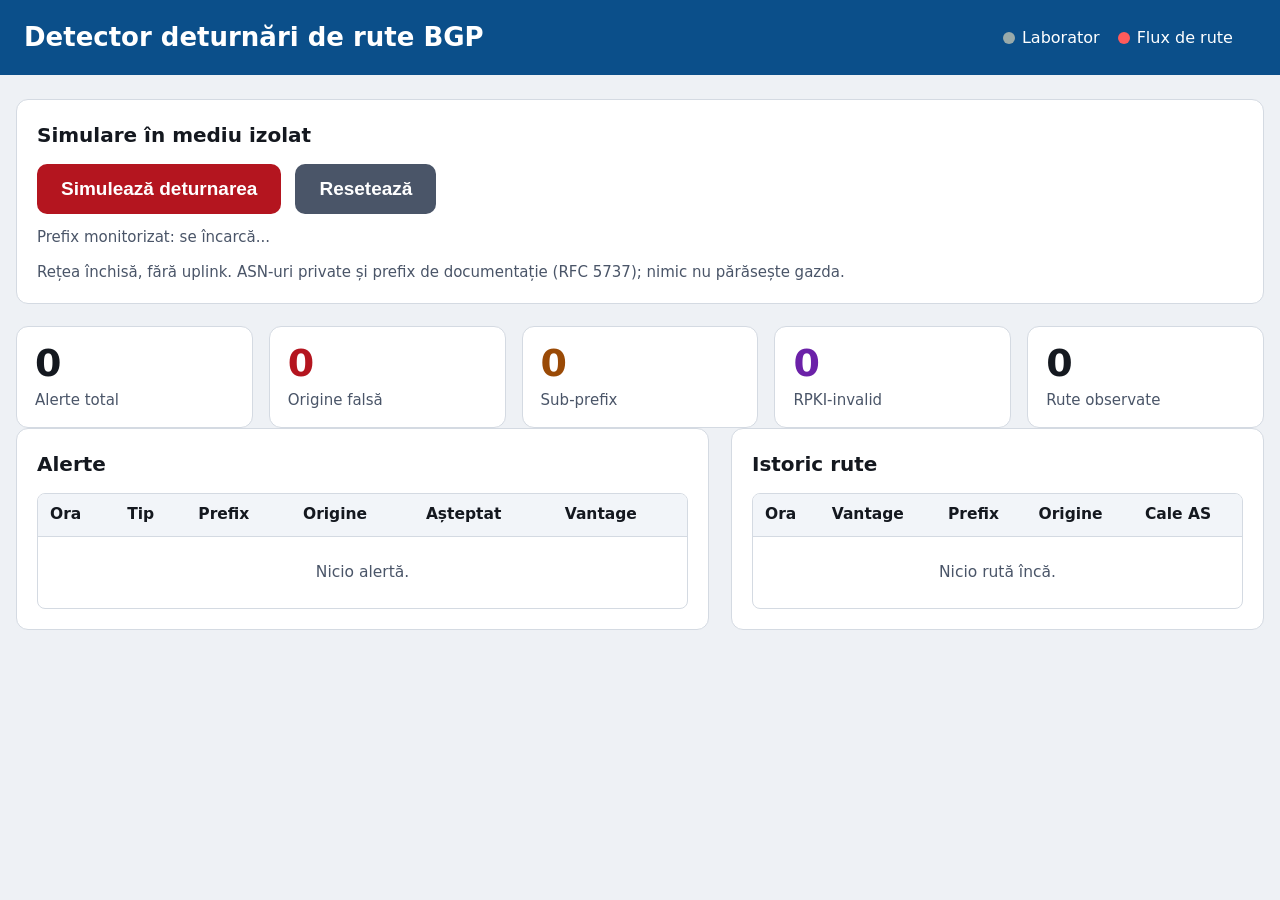
==== dashboard/templates/index.html @ 4214d545 "feat: demo dashboard with isolated lab control FastAPI dashboard: live alerts, route history, stat t" ====
<!doctype html>
<html lang="ro">
<head>
<meta charset="utf-8">
<meta name="viewport" content="width=device-width, initial-scale=1">
<title>Detector deturnări BGP</title>
<style>
  :root {
    --bg: #eef1f5;
    --card: #ffffff;
    --ink: #14181f;
    --muted: #4a5568;
    --line: #d4dae2;
    --accent: #0b4f8a;
    --ok: #15803d;
    --origin: #b4151f;
    --subprefix: #9a4a06;
    --rpki: #6b21a8;
  }
  * { box-sizing: border-box; }
  body {
    margin: 0;
    background: var(--bg);
    color: var(--ink);
    font: 17px/1.5 system-ui, "Segoe UI", Roboto, Arial, sans-serif;
  }
  header {
    background: var(--accent);
    color: #fff;
    padding: 18px 24px;
    display: flex;
    flex-wrap: wrap;
    align-items: center;
    gap: 16px 24px;
  }
  header h1 { margin: 0; font-size: 26px; font-weight: 700; }
  .status { display: flex; gap: 18px; margin-left: auto; flex-wrap: wrap; font-size: 16px; }
  .status span { display: inline-flex; align-items: center; gap: 7px; }
  .dot { width: 12px; height: 12px; border-radius: 50%; background: #9aa; }
  .dot.up { background: #34d058; }
  .dot.down { background: #ff5b5b; }
  main { max-width: 1280px; margin: 0 auto; padding: 24px 16px 48px; }
  .card {
    background: var(--card);
    border: 1px solid var(--line);
    border-radius: 12px;
    padding: 20px;
    margin-bottom: 22px;
  }
  .card h2 { margin: 0 0 14px; font-size: 20px; }
  .controls { display: flex; flex-wrap: wrap; gap: 14px; align-items: center; }
  button.action {
    font-size: 19px;
    font-weight: 700;
    padding: 14px 24px;
    border: none;
    border-radius: 10px;
    color: #fff;
    cursor: pointer;
  }
  button.hijack { background: var(--origin); }
  button.reset { background: var(--muted); }
  button.action:active { transform: translateY(1px); }
  button.action:disabled { opacity: .55; cursor: wait; }
  .note { color: var(--muted); font-size: 15px; margin: 12px 0 0; }
  .tiles { display: grid; grid-template-columns: repeat(auto-fit, minmax(170px, 1fr)); gap: 16px; }
  .tile { background: var(--card); border: 1px solid var(--line); border-radius: 12px; padding: 16px 18px; }
  .tile .n { font-size: 38px; font-weight: 800; line-height: 1.1; }
  .tile .l { font-size: 15px; color: var(--muted); margin-top: 4px; }
  .tile.origin .n { color: var(--origin); }
  .tile.subprefix .n { color: var(--subprefix); }
  .tile.rpki .n { color: var(--rpki); }
  .grid { display: grid; grid-template-columns: 1fr; gap: 22px; }
  @media (min-width: 980px) { .grid { grid-template-columns: 1.3fr 1fr; } }
  .scroll { max-height: 440px; overflow: auto; border: 1px solid var(--line); border-radius: 8px; }
  table { width: 100%; border-collapse: collapse; font-size: 15.5px; }
  th, td { text-align: left; padding: 9px 12px; border-bottom: 1px solid var(--line); vertical-align: top; }
  th { position: sticky; top: 0; background: #f2f5f9; z-index: 1; }
  td.wrap { word-break: break-word; max-width: 360px; }
  tr:last-child td { border-bottom: none; }
  .chip { display: inline-block; padding: 3px 10px; border-radius: 999px; color: #fff; font-size: 13.5px; font-weight: 700; white-space: nowrap; }
  .chip.origin_hijack { background: var(--origin); }
  .chip.subprefix_hijack { background: var(--subprefix); }
  .chip.rpki_invalid { background: var(--rpki); }
  .mono { font-family: "Cascadia Code", Consolas, monospace; }
  .wd { color: var(--origin); font-weight: 700; }
  .empty { padding: 24px; text-align: center; color: var(--muted); }
  .mon { font-size: 16px; color: var(--muted); }
  .mon b { color: var(--ink); }
</style>
</head>
<body>
<header>
  <h1>Detector deturnări de rute BGP</h1>
  <div class="status">
    <span><span id="dot-lab" class="dot"></span> Laborator</span>
    <span><span id="dot-data" class="dot"></span> Flux de rute</span>
    <span id="updated">&nbsp;</span>
  </div>
</header>

<main>
  <div class="card">
    <h2>Simulare în mediu izolat</h2>
    <div class="controls">
      <button id="btn-hijack" class="action hijack">Simulează deturnarea</button>
      <button id="btn-reset" class="action reset">Resetează</button>
      <span id="action-msg" class="mon"></span>
    </div>
    <p class="note" id="monitored-note">Prefix monitorizat: se încarcă...</p>
    <p class="note">Rețea închisă, fără uplink. ASN-uri private și prefix de documentație (RFC 5737); nimic nu părăsește gazda.</p>
  </div>

  <div class="tiles">
    <div class="tile"><div class="n" id="t-alerts">0</div><div class="l">Alerte total</div></div>
    <div class="tile origin"><div class="n" id="t-origin">0</div><div class="l">Origine falsă</div></div>
    <div class="tile subprefix"><div class="n" id="t-subprefix">0</div><div class="l">Sub-prefix</div></div>
    <div class="tile rpki"><div class="n" id="t-rpki">0</div><div class="l">RPKI-invalid</div></div>
    <div class="tile"><div class="n" id="t-routes">0</div><div class="l">Rute observate</div></div>
  </div>

  <div class="grid">
    <div class="card">
      <h2>Alerte</h2>
      <div class="scroll">
        <table>
          <thead><tr><th>Ora</th><th>Tip</th><th>Prefix</th><th>Origine</th><th>Așteptat</th><th>Vantage</th></tr></thead>
          <tbody id="alerts-body"><tr><td colspan="6" class="empty">Nicio alertă.</td></tr></tbody>
        </table>
      </div>
    </div>

    <div class="card">
      <h2>Istoric rute</h2>
      <div class="scroll">
        <table>
          <thead><tr><th>Ora</th><th>Vantage</th><th>Prefix</th><th>Origine</th><th>Cale AS</th></tr></thead>
          <tbody id="routes-body"><tr><td colspan="5" class="empty">Nicio rută încă.</td></tr></tbody>
        </table>
      </div>
    </div>
  </div>
</main>

<script>
const $ = (id) => document.getElementById(id);

function fmtTime(iso) {
  try { return new Date(iso).toLocaleTimeString("ro-RO"); } catch { return iso; }
}
function asPath(p) { return Array.isArray(p) && p.length ? p.join(" ") : "-"; }

async function refresh() {
  try {
    const [stats, alerts, routes] = await Promise.all([
      fetch("/api/stats").then(r => r.json()),
      fetch("/api/alerts?limit=100").then(r => r.json()),
      fetch("/api/routes?limit=100").then(r => r.json()),
    ]);
    renderStats(stats);
    renderAlerts(alerts);
    renderRoutes(routes);
    $("dot-data").className = "dot up";
    $("updated").textContent = "actualizat " + new Date().toLocaleTimeString("ro-RO");
  } catch (e) {
    $("dot-data").className = "dot down";
  }
}

function renderStats(s) {
  const bt = s.by_type || {};
  $("t-alerts").textContent = s.alerts ?? 0;
  $("t-origin").textContent = bt.origin_hijack ?? 0;
  $("t-subprefix").textContent = bt.subprefix_hijack ?? 0;
  $("t-rpki").textContent = bt.rpki_invalid ?? 0;
  $("t-routes").textContent = s.routes ?? 0;
}

function renderAlerts(rows) {
  const body = $("alerts-body");
  if (!rows.length) { body.innerHTML = '<tr><td colspan="6" class="empty">Nicio alertă.</td></tr>'; return; }
  body.innerHTML = rows.map(a => {
    const exp = (a.expected_origins && a.expected_origins.length)
      ? "AS" + a.expected_origins.join(", AS") : "-";
    return `
    <tr title="${(a.detail || "").replace(/"/g, "&quot;")}">
      <td class="mono">${fmtTime(a.raised_at)}</td>
      <td><span class="chip ${a.alert_type}">${labelOf(a.alert_type)}</span></td>
      <td class="mono">${a.prefix}</td>
      <td class="mono">AS${a.observed_origin ?? "?"}</td>
      <td class="mono">${exp}</td>
      <td class="mono">${a.peer}</td>
    </tr>`;
  }).join("");
}

function renderRoutes(rows) {
  const body = $("routes-body");
  if (!rows.length) { body.innerHTML = '<tr><td colspan="5" class="empty">Nicio rută încă.</td></tr>'; return; }
  body.innerHTML = rows.map(r => `
    <tr>
      <td class="mono">${fmtTime(r.seen_at)}</td>
      <td class="mono">${r.peer}</td>
      <td class="mono">${r.prefix}${r.withdrawn ? ' <span class="wd">(retras)</span>' : ''}</td>
      <td class="mono">${r.origin_as != null ? "AS" + r.origin_as : "-"}</td>
      <td class="mono">${asPath(r.as_path)}</td>
    </tr>`).join("");
}

function labelOf(t) {
  return { origin_hijack: "Origine falsă", subprefix_hijack: "Sub-prefix", rpki_invalid: "RPKI-invalid" }[t] || t;
}

async function loadMonitored() {
  try {
    const rows = await fetch("/api/monitored").then(r => r.json());
    if (rows.length) {
      const m = rows[0];
      $("monitored-note").innerHTML = `Prefix monitorizat: <b class="mono">${m.prefix}</b>, origine legitimă <b class="mono">AS${(m.expected_origins||[]).join(", AS")}</b>.`;
      $("dot-lab").className = "dot up";
    }
  } catch {}
}

async function labAction(kind) {
  const btnH = $("btn-hijack"), btnR = $("btn-reset"), msg = $("action-msg");
  btnH.disabled = btnR.disabled = true;
  msg.textContent = kind === "trigger" ? "se injectează..." : "se resetează...";
  try {
    const res = await fetch("/api/lab/" + kind, { method: "POST" }).then(r => r.json());
    msg.textContent = res.ok ? (kind === "trigger" ? "deturnare injectată" : "resetat la baseline")
                             : ("eroare: " + (res.error || "necunoscută"));
  } catch (e) {
    msg.textContent = "eroare de rețea";
  } finally {
    btnH.disabled = btnR.disabled = false;
    setTimeout(refresh, 1500);
  }
}

$("btn-hijack").addEventListener("click", () => labAction("trigger"));
$("btn-reset").addEventListener("click", () => labAction("reset"));

loadMonitored();
refresh();
setInterval(refresh, 2000);
</script>
</body>
</html>
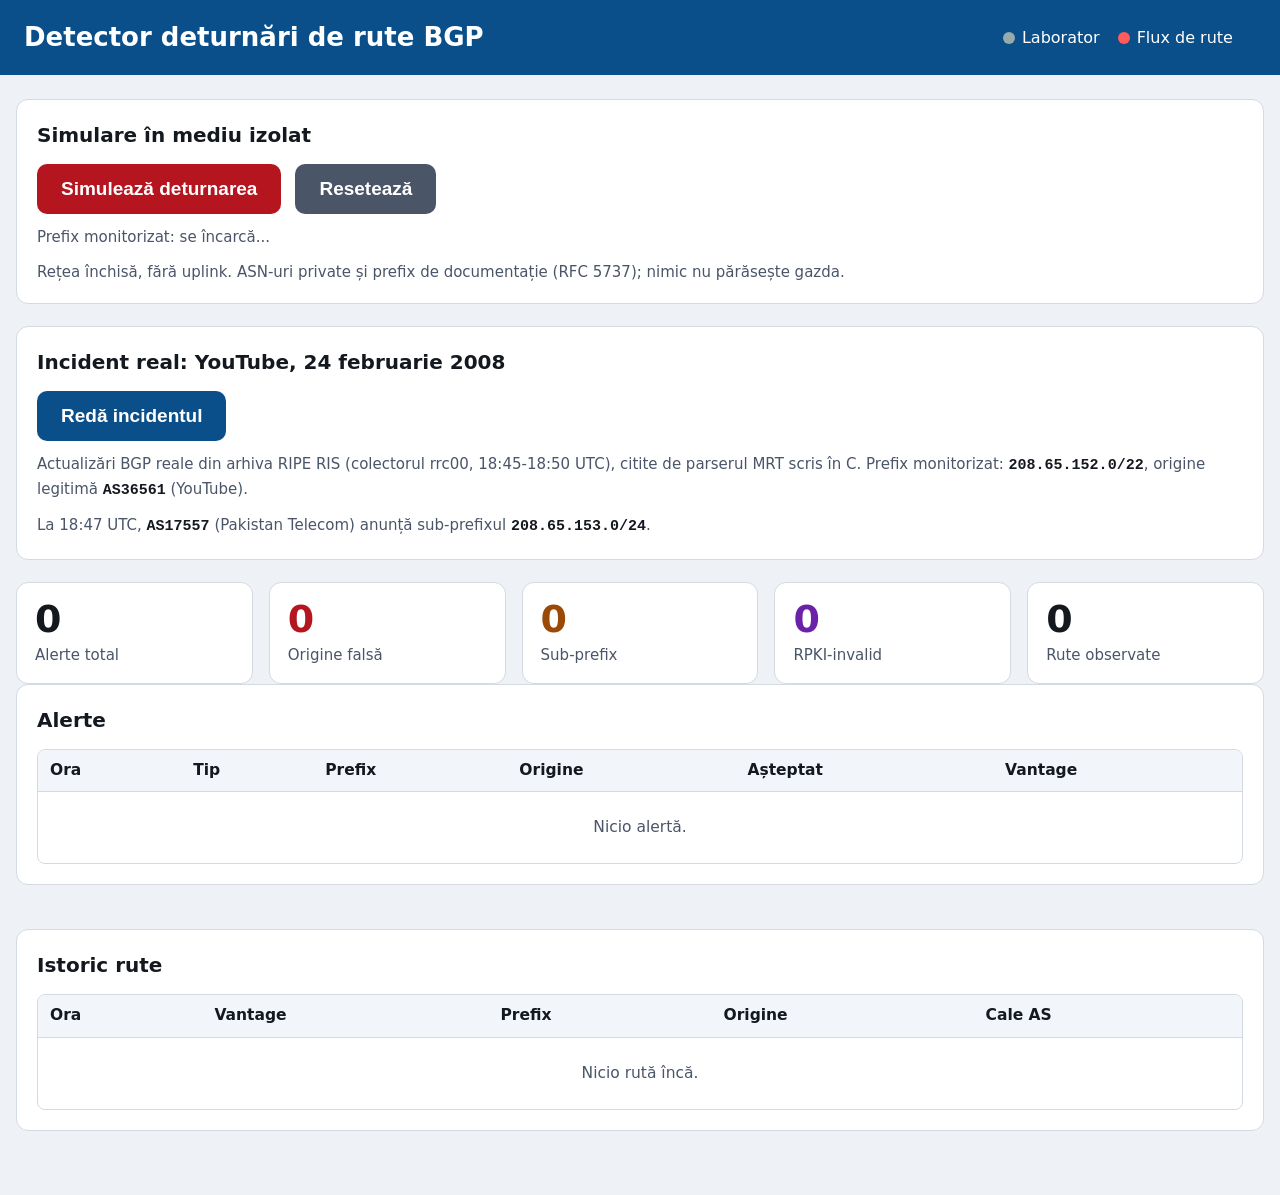
==== commit bc202f99: "feat: C MRT parser and replay of the 2008 YouTube incident - detector/mrt: C11 reader for RFC 6396 B" ====
--- a/dashboard/templates/index.html
+++ b/dashboard/templates/index.html
@@ -39,7 +39,7 @@
   .dot { width: 12px; height: 12px; border-radius: 50%; background: #9aa; }
   .dot.up { background: #34d058; }
   .dot.down { background: #ff5b5b; }
-  main { max-width: 1280px; margin: 0 auto; padding: 24px 16px 48px; }
+  main { max-width: 1760px; margin: 0 auto; padding: 24px 16px 48px; }
   .card {
     background: var(--card);
     border: 1px solid var(--line);
@@ -60,6 +60,7 @@
   }
   button.hijack { background: var(--origin); }
   button.reset { background: var(--muted); }
+  button.replay { background: var(--accent); }
   button.action:active { transform: translateY(1px); }
   button.action:disabled { opacity: .55; cursor: wait; }
   .note { color: var(--muted); font-size: 15px; margin: 12px 0 0; }
@@ -70,8 +71,8 @@
   .tile.origin .n { color: var(--origin); }
   .tile.subprefix .n { color: var(--subprefix); }
   .tile.rpki .n { color: var(--rpki); }
-  .grid { display: grid; grid-template-columns: 1fr; gap: 22px; }
-  @media (min-width: 980px) { .grid { grid-template-columns: 1.3fr 1fr; } }
+  .grid { display: grid; grid-template-columns: minmax(0, 1fr); gap: 22px; }
+  @media (min-width: 1560px) { .grid { grid-template-columns: minmax(0, 1.3fr) minmax(0, 1fr); } }
   .scroll { max-height: 440px; overflow: auto; border: 1px solid var(--line); border-radius: 8px; }
   table { width: 100%; border-collapse: collapse; font-size: 15.5px; }
   th, td { text-align: left; padding: 9px 12px; border-bottom: 1px solid var(--line); vertical-align: top; }
@@ -86,7 +87,8 @@
   .wd { color: var(--origin); font-weight: 700; }
   .empty { padding: 24px; text-align: center; color: var(--muted); }
   .mon { font-size: 16px; color: var(--muted); }
-  .mon b { color: var(--ink); }
+  .mon b, .note b { color: var(--ink); }
+  td.time { white-space: nowrap; }
 </style>
 </head>
 <body>
@@ -111,6 +113,16 @@
     <p class="note">Rețea închisă, fără uplink. ASN-uri private și prefix de documentație (RFC 5737); nimic nu părăsește gazda.</p>
   </div>
 
+  <div class="card">
+    <h2>Incident real: YouTube, 24 februarie 2008</h2>
+    <div class="controls">
+      <button id="btn-replay" class="action replay">Redă incidentul</button>
+      <span id="replay-msg" class="mon"></span>
+    </div>
+    <p class="note">Actualizări BGP reale din arhiva RIPE RIS (colectorul rrc00, 18:45-18:50 UTC), citite de parserul MRT scris în C. Prefix monitorizat: <b class="mono">208.65.152.0/22</b>, origine legitimă <b class="mono">AS36561</b> (YouTube).</p>
+    <p class="note">La 18:47 UTC, <b class="mono">AS17557</b> (Pakistan Telecom) anunță sub-prefixul <b class="mono">208.65.153.0/24</b>.</p>
+  </div>
+
   <div class="tiles">
     <div class="tile"><div class="n" id="t-alerts">0</div><div class="l">Alerte total</div></div>
     <div class="tile origin"><div class="n" id="t-origin">0</div><div class="l">Origine falsă</div></div>
@@ -146,7 +158,11 @@
 const $ = (id) => document.getElementById(id);
 
 function fmtTime(iso) {
-  try { return new Date(iso).toLocaleTimeString("ro-RO"); } catch { return iso; }
+  const t = new Date(iso);
+  if (isNaN(t)) return iso;
+  if (t.toDateString() === new Date().toDateString()) return t.toLocaleTimeString("ro-RO");
+  const [day, time] = t.toISOString().slice(0, 19).split("T");
+  return `${day}<br>${time} UTC`;
 }
 function asPath(p) { return Array.isArray(p) && p.length ? p.join(" ") : "-"; }
 
@@ -184,7 +200,7 @@
       ? "AS" + a.expected_origins.join(", AS") : "-";
     return `
     <tr title="${(a.detail || "").replace(/"/g, "&quot;")}">
-      <td class="mono">${fmtTime(a.raised_at)}</td>
+      <td class="mono time">${fmtTime(a.raised_at)}</td>
       <td><span class="chip ${a.alert_type}">${labelOf(a.alert_type)}</span></td>
       <td class="mono">${a.prefix}</td>
       <td class="mono">AS${a.observed_origin ?? "?"}</td>
@@ -199,7 +215,7 @@
   if (!rows.length) { body.innerHTML = '<tr><td colspan="5" class="empty">Nicio rută încă.</td></tr>'; return; }
   body.innerHTML = rows.map(r => `
     <tr>
-      <td class="mono">${fmtTime(r.seen_at)}</td>
+      <td class="mono time">${fmtTime(r.seen_at)}</td>
       <td class="mono">${r.peer}</td>
       <td class="mono">${r.prefix}${r.withdrawn ? ' <span class="wd">(retras)</span>' : ''}</td>
       <td class="mono">${r.origin_as != null ? "AS" + r.origin_as : "-"}</td>
@@ -238,6 +254,23 @@
   }
 }
 
+async function replayIncident() {
+  const btn = $("btn-replay"), msg = $("replay-msg");
+  btn.disabled = true;
+  msg.textContent = "se redă...";
+  try {
+    const res = await fetch("/api/lab/replay", { method: "POST" }).then(r => r.json());
+    msg.textContent = res.ok ? `redat: ${res.updates} actualizări, ${res.alerts} alerte`
+                             : ("eroare: " + (res.error || "necunoscută"));
+  } catch (e) {
+    msg.textContent = "eroare de rețea";
+  } finally {
+    btn.disabled = false;
+    refresh();
+  }
+}
+
+$("btn-replay").addEventListener("click", replayIncident);
 $("btn-hijack").addEventListener("click", () => labAction("trigger"));
 $("btn-reset").addEventListener("click", () => labAction("reset"));
 
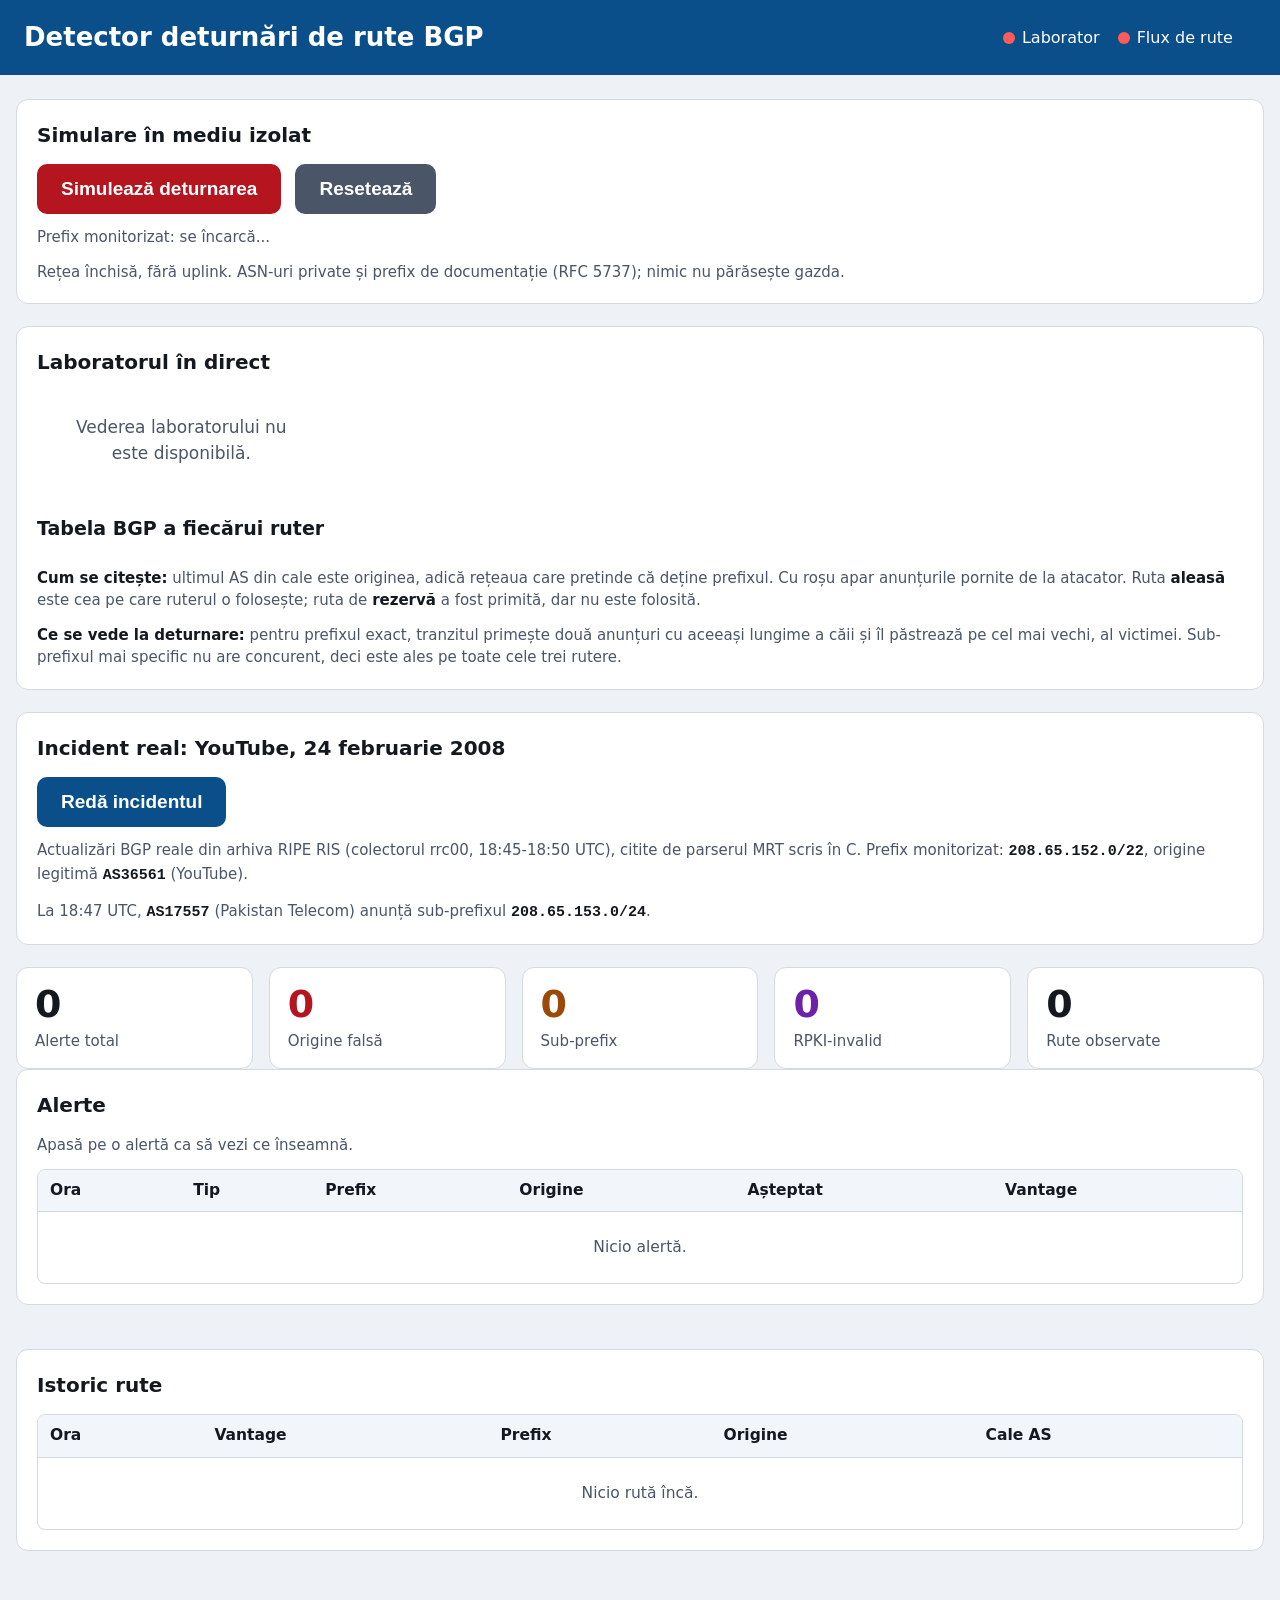
==== commit e0f3cd49: "feat(dashboard): lab view with live topology, router tables and alert explanations GET /api/lab read" ====
--- a/dashboard/templates/index.html
+++ b/dashboard/templates/index.html
@@ -89,6 +89,79 @@
   .mon { font-size: 16px; color: var(--muted); }
   .mon b, .note b { color: var(--ink); }
   td.time { white-space: nowrap; }
+  tr.alert-row { cursor: pointer; }
+  tr.alert-row:hover td, tr.alert-row:focus td, tr.alert-row.open td { background: #eef4fb; }
+  tr.explain td { padding: 0; background: #f7f9fc; }
+  .explain-box { position: sticky; left: 0; width: var(--visible-width); max-width: 100%; padding: 14px 16px; font-size: 16.5px; }
+  .explain-box p { margin: 0 0 8px; }
+  .explain-box p:last-child { margin-bottom: 0; }
+  .hint { margin: 0 0 12px; }
+  .topo {
+    display: grid;
+    grid-template-columns: minmax(0, 1fr) 170px minmax(0, 1fr) 170px minmax(0, 1fr);
+    align-items: stretch;
+  }
+  .node { position: relative; border: 3px solid var(--line); border-radius: 12px; padding: 14px 16px; }
+  .node h3 { margin: 0; font-size: 21px; }
+  .node p { margin: 6px 0 0; font-size: 16px; }
+  .node.victim { border-color: var(--ok); }
+  .node.transit { border-color: var(--accent); }
+  .node.attacker { border-color: var(--muted); }
+  .node.attacker.announcing { border-color: var(--origin); background: #fdf1f1; }
+  .node.off { border-style: dashed; border-color: var(--origin); }
+  .node::after {
+    content: "";
+    position: absolute;
+    left: 50%;
+    top: calc(100% + 3px);
+    height: 26px;
+    border-left: 3px dashed var(--accent);
+  }
+  .pfx { display: inline-block; margin: 4px 6px 0 0; padding: 2px 9px; border-radius: 6px; background: #e6f4ea; color: #0f5c2c; font-weight: 700; white-space: nowrap; }
+  .pfx.bad { background: var(--origin); color: #fff; }
+  .link { align-self: center; text-align: center; font-size: 15px; font-weight: 700; color: var(--ok); padding: 0 8px; }
+  .link::before { content: ""; display: block; height: 6px; border-radius: 3px; background: var(--ok); margin-bottom: 6px; }
+  .link.down { color: var(--origin); }
+  .link.down::before { background: repeating-linear-gradient(90deg, var(--origin) 0 10px, transparent 10px 18px); }
+  .collector {
+    grid-column: 1 / -1;
+    margin-top: 26px;
+    border: 3px dashed var(--accent);
+    border-radius: 12px;
+    padding: 12px 16px;
+    display: flex;
+    flex-wrap: wrap;
+    align-items: center;
+    gap: 6px 24px;
+    font-size: 16px;
+  }
+  .collector h3 { margin: 0; font-size: 21px; }
+  .collector .tap { display: inline-flex; align-items: center; gap: 7px; white-space: nowrap; }
+  .down-text { color: var(--origin); font-weight: 700; }
+  h3.sub { margin: 24px 0 12px; font-size: 19px; }
+  .ribs { display: grid; grid-template-columns: repeat(3, minmax(0, 1fr)); gap: 16px; }
+  .rib { border: 1px solid var(--line); border-radius: 8px; overflow: hidden; }
+  .rib h4 { margin: 0; padding: 10px 12px; font-size: 17px; background: #f2f5f9; border-bottom: 1px solid var(--line); }
+  .rib th, .rib td { padding: 8px 10px; }
+  .rib th { position: static; background: none; }
+  .rib .pfx-cell { width: 1%; white-space: nowrap; }
+  .pathline { display: flex; flex-wrap: wrap; justify-content: space-between; align-items: flex-start; gap: 4px 10px; }
+  .pathline .state { min-width: 104px; }
+  .rib tr.bad td { background: #fdf1f1; }
+  .rib b.bad { color: var(--origin); }
+  .rib .chip { font-size: 15px; }
+  .chip.best { background: var(--ok); }
+  .chip.spare { background: var(--muted); }
+  .why { font-size: 14.5px; color: var(--muted); margin-top: 3px; }
+  @media (max-width: 1100px) {
+    .topo { grid-template-columns: minmax(0, 1fr); }
+    .node::after { display: none; }
+    .link { align-self: stretch; display: flex; align-items: center; gap: 12px; text-align: left; padding: 0 0 0 30px; }
+    .link::before { width: 6px; height: 40px; margin: 0; flex: none; }
+    .link.down::before { background: repeating-linear-gradient(180deg, var(--origin) 0 10px, transparent 10px 18px); }
+    .collector { margin-top: 16px; }
+    .ribs { grid-template-columns: minmax(0, 1fr); }
+  }
 </style>
 </head>
 <body>
@@ -114,6 +187,15 @@
   </div>
 
   <div class="card">
+    <h2>Laboratorul în direct</h2>
+    <div class="topo" id="topo"><div class="empty">Se încarcă...</div></div>
+    <h3 class="sub">Tabela BGP a fiecărui ruter</h3>
+    <div class="ribs" id="ribs"></div>
+    <p class="note"><b>Cum se citește:</b> ultimul AS din cale este originea, adică rețeaua care pretinde că deține prefixul. Cu roșu apar anunțurile pornite de la atacator. Ruta <b>aleasă</b> este cea pe care ruterul o folosește; ruta de <b>rezervă</b> a fost primită, dar nu este folosită.</p>
+    <p class="note"><b>Ce se vede la deturnare:</b> pentru prefixul exact, tranzitul primește două anunțuri cu aceeași lungime a căii și îl păstrează pe cel mai vechi, al victimei. Sub-prefixul mai specific nu are concurent, deci este ales pe toate cele trei rutere.</p>
+  </div>
+
+  <div class="card">
     <h2>Incident real: YouTube, 24 februarie 2008</h2>
     <div class="controls">
       <button id="btn-replay" class="action replay">Redă incidentul</button>
@@ -134,6 +216,7 @@
   <div class="grid">
     <div class="card">
       <h2>Alerte</h2>
+      <p class="note hint">Apasă pe o alertă ca să vezi ce înseamnă.</p>
       <div class="scroll">
         <table>
           <thead><tr><th>Ora</th><th>Tip</th><th>Prefix</th><th>Origine</th><th>Așteptat</th><th>Vantage</th></tr></thead>
@@ -192,22 +275,59 @@
   $("t-routes").textContent = s.routes ?? 0;
 }
 
+const openAlerts = new Set();
+let shownAlerts = [];
+let labPeers = {};
+
 function renderAlerts(rows) {
+  shownAlerts = rows;
   const body = $("alerts-body");
   if (!rows.length) { body.innerHTML = '<tr><td colspan="6" class="empty">Nicio alertă.</td></tr>'; return; }
   body.innerHTML = rows.map(a => {
     const exp = (a.expected_origins && a.expected_origins.length)
       ? "AS" + a.expected_origins.join(", AS") : "-";
+    const open = openAlerts.has(a.id);
     return `
-    <tr title="${(a.detail || "").replace(/"/g, "&quot;")}">
+    <tr class="alert-row${open ? " open" : ""}" data-id="${a.id}" tabindex="0" role="button" aria-expanded="${open}" title="${(a.detail || "").replace(/"/g, "&quot;")}">
       <td class="mono time">${fmtTime(a.raised_at)}</td>
       <td><span class="chip ${a.alert_type}">${labelOf(a.alert_type)}</span></td>
       <td class="mono">${a.prefix}</td>
       <td class="mono">AS${a.observed_origin ?? "?"}</td>
       <td class="mono">${exp}</td>
       <td class="mono">${a.peer}</td>
-    </tr>`;
+    </tr>` + (open ? `<tr class="explain"><td colspan="6"><div class="explain-box">${explain(a)}</div></td></tr>` : "");
   }).join("");
+  fitExplanations();
+}
+
+function fitExplanations() {
+  const scroller = $("alerts-body").closest(".scroll");
+  scroller.style.setProperty("--visible-width", scroller.clientWidth + "px");
+}
+
+function explain(a) {
+  const origin = `<b class="mono">AS${a.observed_origin}</b>`;
+  const prefix = `<b class="mono">${a.prefix}</b>`;
+  const expected = `<b class="mono">AS${(a.expected_origins || []).join(", AS")}</b>`;
+  const what = {
+    origin_hijack: `${origin} anunță prefixul ${prefix} ca și cum i-ar aparține, dar originea legitimă cunoscută este ${expected}. Ruterele care aleg acest anunț trimit traficul pentru ${a.prefix} către AS${a.observed_origin}, nu către proprietar.`,
+    subprefix_hijack: `${origin} anunță ${prefix}, o parte mai specifică din prefixul monitorizat <b class="mono">${a.covering_prefix}</b>, a cărui origine legitimă este ${expected}. Ruterele aleg mereu ruta cea mai specifică, așa că anunțul câștigă în fața rutei legitime oriunde ajunge.`,
+    rpki_invalid: `Anunțul ${prefix} cu originea ${origin} contrazice RPKI: nicio autorizație de origine (ROA) nu îi permite acestui AS să anunțe prefixul la această lungime. Un ruter care validează originea respinge, de regulă, o astfel de rută.`,
+  }[a.alert_type] || a.detail;
+  return `<p>${what}</p><p>${explainPath(a)}</p>`;
+}
+
+function explainPath(a) {
+  const seenBy = labPeers[a.peer] ? `ruterul ${labPeers[a.peer]}` : `vecinul <span class="mono">${a.peer}</span>`;
+  const hops = (a.as_path || []).slice(0, -1).reverse().map(n => "AS" + n);
+  const route = hops.length ? `a trecut prin ${hops.join(", apoi prin ")} până la colector` : "a ajuns direct la colector";
+  return `Colectorul a primit anunțul de la ${seenBy}, pe calea AS <b class="mono">${asPath(a.as_path)}</b>. Calea se citește de la dreapta la stânga: anunțul a pornit din AS${a.observed_origin} și ${route}.`;
+}
+
+function toggleAlert(row) {
+  const id = Number(row.dataset.id);
+  if (!openAlerts.delete(id)) openAlerts.add(id);
+  renderAlerts(shownAlerts);
 }
 
 function renderRoutes(rows) {
@@ -227,13 +347,106 @@
   return { origin_hijack: "Origine falsă", subprefix_hijack: "Sub-prefix", rpki_invalid: "RPKI-invalid" }[t] || t;
 }
 
+const ROLE_NAME = { victim: "Victimă", transit: "Tranzit", attacker: "Atacator" };
+const REASON = { "Older Path": "ruta mai veche", "Weight": "ruta proprie" };
+
+async function refreshLab() {
+  try {
+    const lab = await fetch("/api/lab").then(r => r.json());
+    if (!lab.ok) throw new Error(lab.error);
+    renderLab(lab);
+    $("dot-lab").className = "dot " + (lab.routers.every(r => r.reachable) ? "up" : "down");
+  } catch (e) {
+    $("dot-lab").className = "dot down";
+    $("topo").innerHTML = '<div class="empty">Vederea laboratorului nu este disponibilă.</div>';
+    $("ribs").innerHTML = "";
+  }
+}
+
+function renderLab(lab) {
+  const by = Object.fromEntries(lab.routers.map(r => [r.role, r]));
+  const attackerAs = by.attacker.asn;
+  labPeers = Object.fromEntries(lab.routers.map(r => [r.address, `${ROLE_NAME[r.role]} (AS${r.asn})`]));
+  $("topo").innerHTML =
+    nodeOf(by.victim, attackerAs) + linkOf(by.transit, by.victim) +
+    nodeOf(by.transit, attackerAs) + linkOf(by.transit, by.attacker) +
+    nodeOf(by.attacker, attackerAs) + collectorOf(lab);
+  $("ribs").innerHTML = lab.routers.map(r => ribOf(r, attackerAs)).join("");
+}
+
+function hasSession(router, peerAddress) {
+  return router.sessions.some(s => s.peer === peerAddress && s.established);
+}
+
+function nodeOf(r, attackerAs) {
+  const own = r.paths.filter(p => !p.as_path.length).map(p => p.prefix);
+  const bad = r.asn === attackerAs;
+  const announces = own.length
+    ? "Anunță: " + own.map(p => `<span class="pfx mono${bad ? " bad" : ""}">${p}</span>`).join(" ")
+    : "Nu anunță niciun prefix.";
+  const state = r.reachable ? announces : '<span class="down-text">Ruter oprit.</span>';
+  return `
+    <div class="node ${r.role}${own.length ? " announcing" : ""}${r.reachable ? "" : " off"}">
+      <h3>${ROLE_NAME[r.role]}</h3>
+      <p class="mono">AS${r.asn} · ${r.address}</p>
+      <p>${state}</p>
+    </div>`;
+}
+
+function linkOf(a, b) {
+  const up = hasSession(a, b.address) || hasSession(b, a.address);
+  return `<div class="link${up ? "" : " down"}">sesiune BGP ${up ? "activă" : "căzută"}</div>`;
+}
+
+function collectorOf(lab) {
+  const taps = lab.routers.map(r => {
+    const up = hasSession(r, lab.collector.address);
+    return `<span class="tap"><span class="dot ${up ? "up" : "down"}"></span>${ROLE_NAME[r.role]}: ${up ? "conectat" : '<span class="down-text">deconectat</span>'}</span>`;
+  }).join("");
+  return `
+    <div class="collector">
+      <h3>Colector</h3>
+      <span class="mono">AS${lab.collector.asn} · ${lab.collector.address}</span>
+      <span>Detectorul ascultă fiecare ruter:</span>
+      ${taps}
+    </div>`;
+}
+
+function ribOf(r, attackerAs) {
+  const pathsOf = {};
+  r.paths.forEach(p => { pathsOf[p.prefix] = (pathsOf[p.prefix] || 0) + 1; });
+  const rows = r.paths.map(p => {
+    const bad = p.origin_as === attackerAs;
+    const origin = `<b${bad ? ' class="bad"' : ""}>${p.origin_as}</b>`;
+    const path = p.as_path.length ? `${p.as_path.slice(0, -1).join(" ")} ${origin}` : `${origin} (local)`;
+    const why = p.best && pathsOf[p.prefix] > 1 && p.reason
+      ? `<div class="why">${REASON[p.reason] || p.reason}</div>` : "";
+    return `
+      <tr${bad ? ' class="bad"' : ""}>
+        <td class="mono pfx-cell">${p.prefix}</td>
+        <td><div class="pathline">
+          <span class="mono">${path}</span>
+          <div class="state"><span class="chip ${p.best ? "best" : "spare"}">${p.best ? "aleasă" : "rezervă"}</span>${why}</div>
+        </div></td>
+      </tr>`;
+  }).join("");
+  const empty = `<tr><td colspan="2" class="empty">${r.reachable ? "Nicio rută." : "Ruter oprit."}</td></tr>`;
+  return `
+    <div class="rib">
+      <h4>${ROLE_NAME[r.role]} <span class="mono">AS${r.asn}</span></h4>
+      <table>
+        <thead><tr><th class="pfx-cell">Prefix</th><th><div class="pathline"><span>Cale AS</span><div class="state">Stare</div></div></th></tr></thead>
+        <tbody>${rows || empty}</tbody>
+      </table>
+    </div>`;
+}
+
 async function loadMonitored() {
   try {
     const rows = await fetch("/api/monitored").then(r => r.json());
     if (rows.length) {
       const m = rows[0];
       $("monitored-note").innerHTML = `Prefix monitorizat: <b class="mono">${m.prefix}</b>, origine legitimă <b class="mono">AS${(m.expected_origins||[]).join(", AS")}</b>.`;
-      $("dot-lab").className = "dot up";
     }
   } catch {}
 }
@@ -251,6 +464,7 @@
   } finally {
     btnH.disabled = btnR.disabled = false;
     setTimeout(refresh, 1500);
+    setTimeout(refreshLab, 1500);
   }
 }
 
@@ -273,10 +487,22 @@
 $("btn-replay").addEventListener("click", replayIncident);
 $("btn-hijack").addEventListener("click", () => labAction("trigger"));
 $("btn-reset").addEventListener("click", () => labAction("reset"));
+$("alerts-body").addEventListener("click", (e) => {
+  const row = e.target.closest("tr.alert-row");
+  if (row) toggleAlert(row);
+});
+$("alerts-body").addEventListener("keydown", (e) => {
+  const row = e.target.closest("tr.alert-row");
+  if (row && (e.key === "Enter" || e.key === " ")) { e.preventDefault(); toggleAlert(row); }
+});
+
+window.addEventListener("resize", fitExplanations);
 
 loadMonitored();
 refresh();
+refreshLab();
 setInterval(refresh, 2000);
+setInterval(refreshLab, 2000);
 </script>
 </body>
 </html>
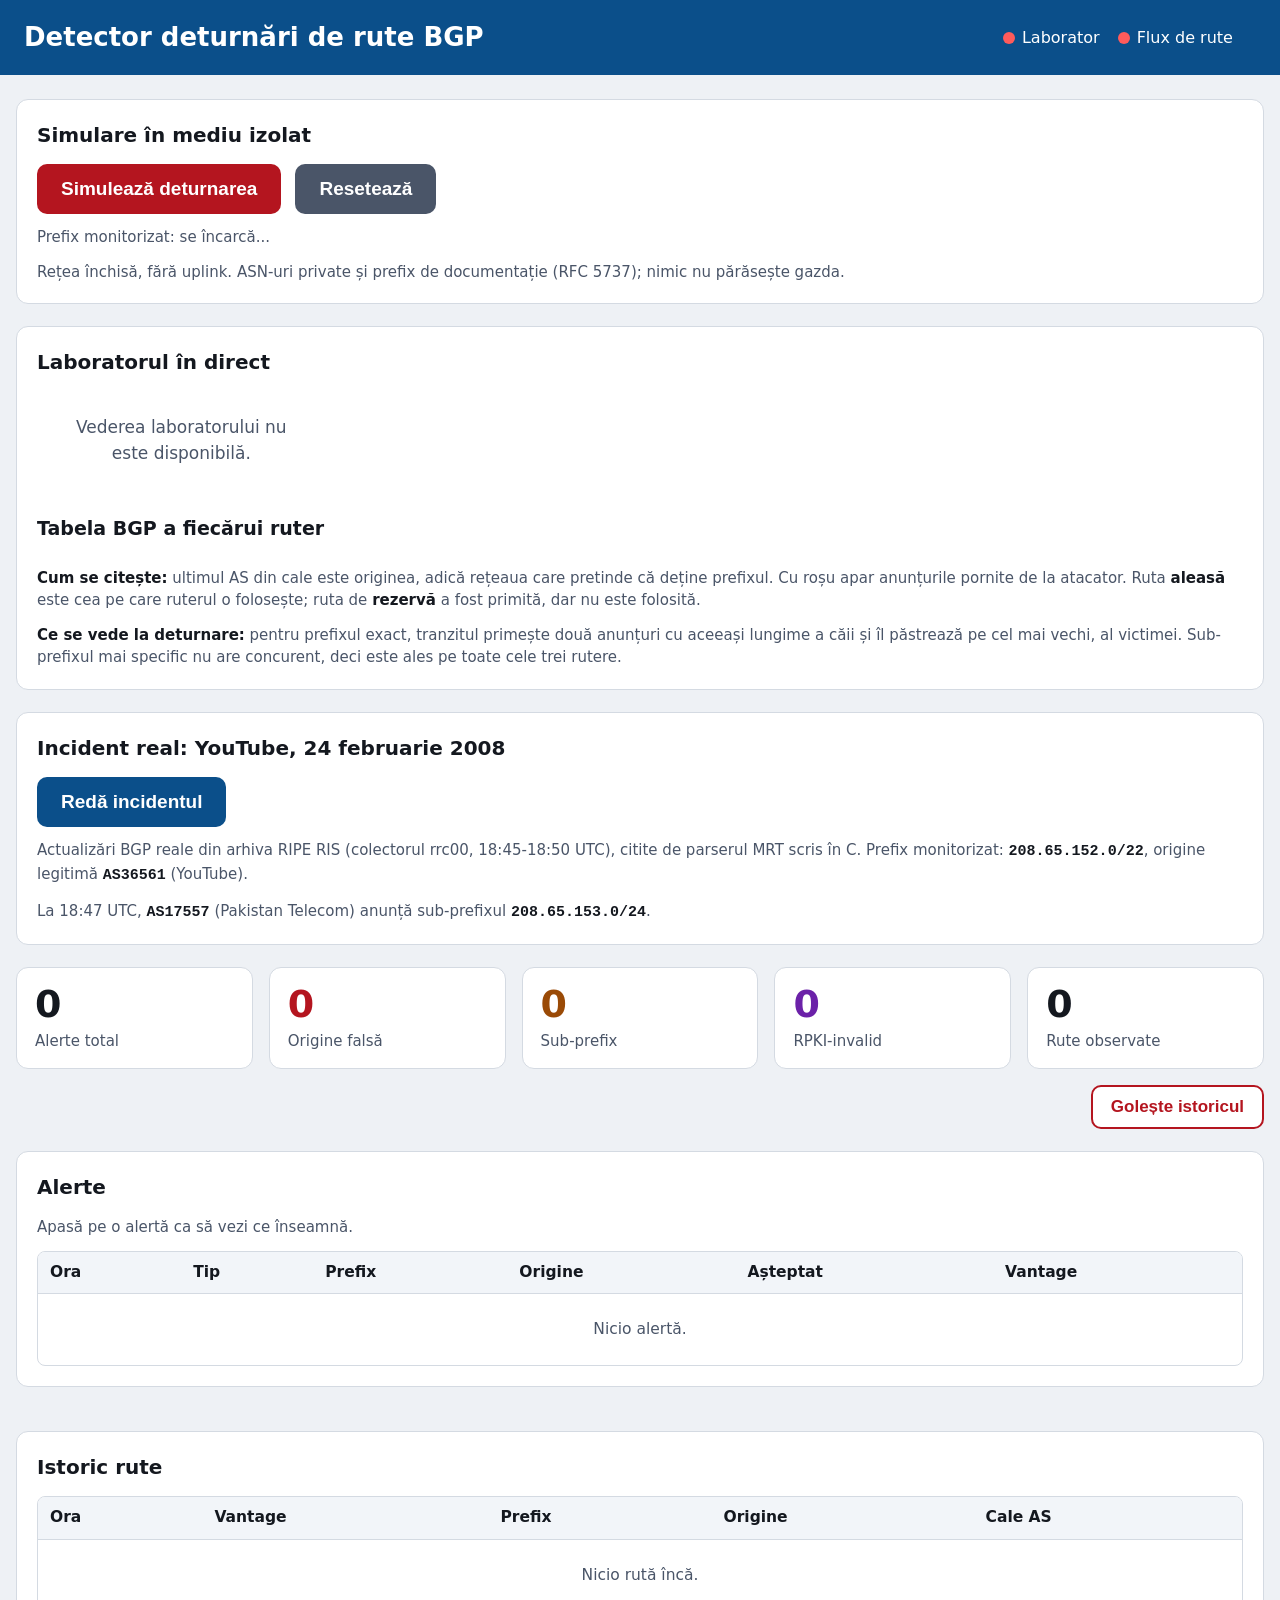
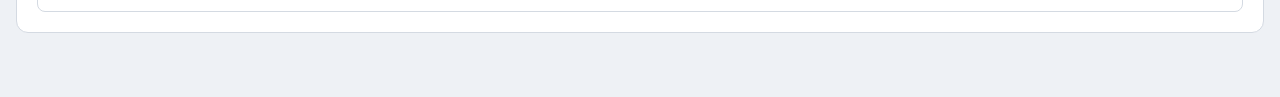
==== commit 235111f5: "feat(dashboard): button that clears the alert and route history POST /api/history/clear deletes ever" ====
--- a/dashboard/templates/index.html
+++ b/dashboard/templates/index.html
@@ -61,6 +61,8 @@
   button.hijack { background: var(--origin); }
   button.reset { background: var(--muted); }
   button.replay { background: var(--accent); }
+  button.clear { background: #fff; color: var(--origin); border: 2px solid var(--origin); font-size: 17px; padding: 10px 18px; }
+  .history { margin: 16px 0 22px; justify-content: flex-end; }
   button.action:active { transform: translateY(1px); }
   button.action:disabled { opacity: .55; cursor: wait; }
   .note { color: var(--muted); font-size: 15px; margin: 12px 0 0; }
@@ -213,6 +215,11 @@
     <div class="tile"><div class="n" id="t-routes">0</div><div class="l">Rute observate</div></div>
   </div>
 
+  <div class="controls history">
+    <span id="clear-msg" class="mon"></span>
+    <button id="btn-clear" class="action clear">Golește istoricul</button>
+  </div>
+
   <div class="grid">
     <div class="card">
       <h2>Alerte</h2>
@@ -484,6 +491,25 @@
   }
 }
 
+async function clearHistory() {
+  if (!confirm("Ștergi toate alertele și tot istoricul de rute? Laboratorul rămâne neschimbat.")) return;
+  const btn = $("btn-clear"), msg = $("clear-msg");
+  btn.disabled = true;
+  msg.textContent = "se golește...";
+  try {
+    const res = await fetch("/api/history/clear", { method: "POST" }).then(r => r.json());
+    msg.textContent = res.ok ? `șterse: ${res.alerts} alerte, ${res.routes} rute`
+                             : ("eroare: " + (res.error || "necunoscută"));
+    if (res.ok) openAlerts.clear();
+  } catch (e) {
+    msg.textContent = "eroare de rețea";
+  } finally {
+    btn.disabled = false;
+    setTimeout(refresh, 1500);
+  }
+}
+
+$("btn-clear").addEventListener("click", clearHistory);
 $("btn-replay").addEventListener("click", replayIncident);
 $("btn-hijack").addEventListener("click", () => labAction("trigger"));
 $("btn-reset").addEventListener("click", () => labAction("reset"));
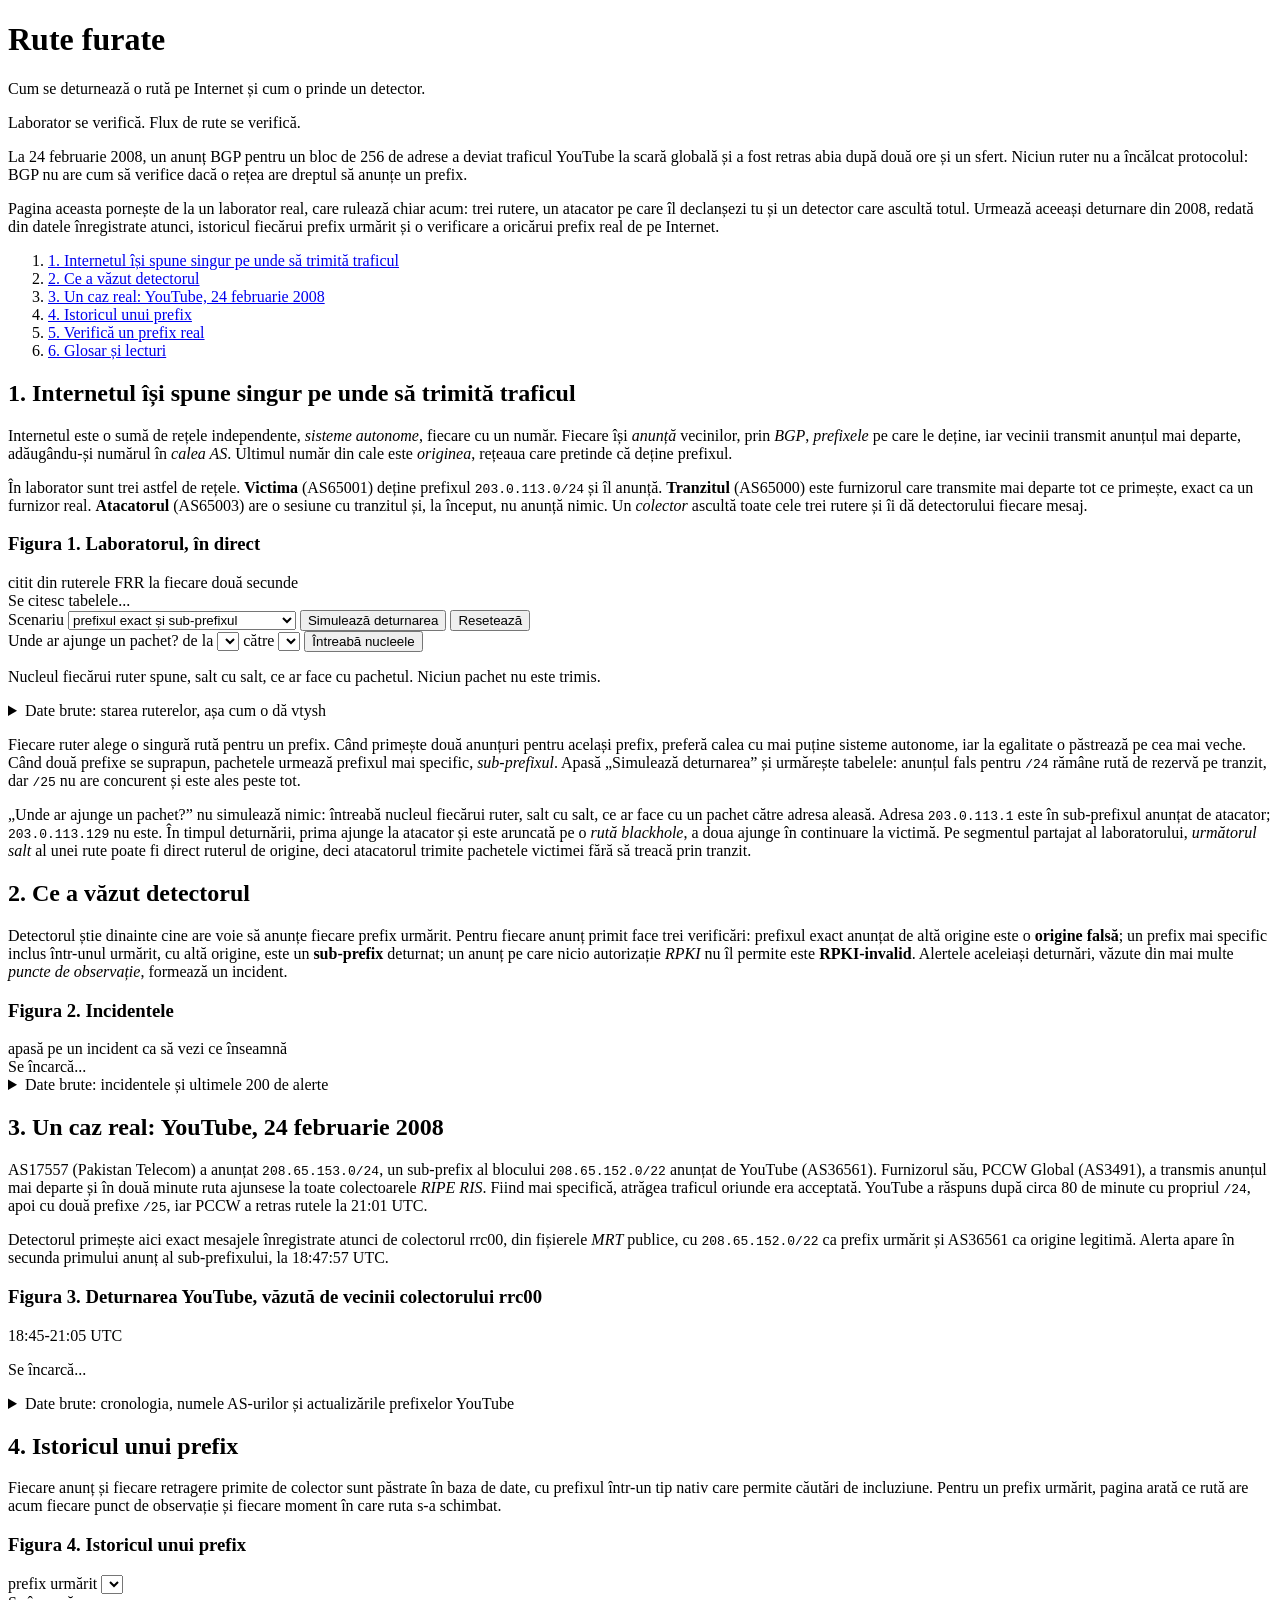
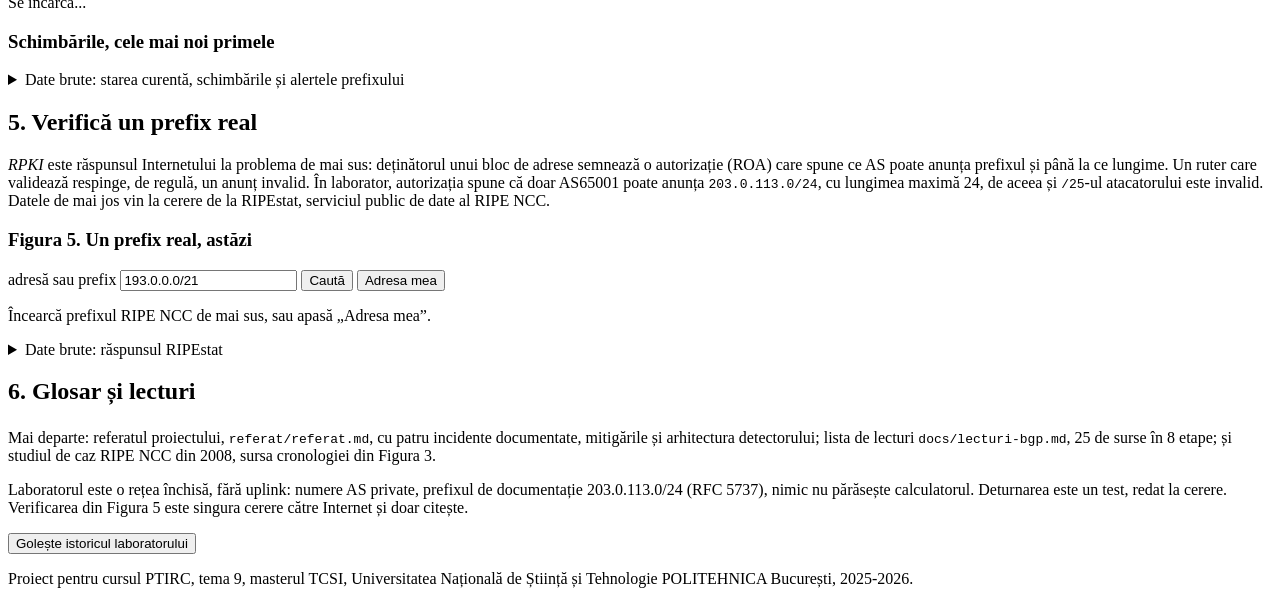
==== commit 02c39003: "feat(dashboard): the explorable page "Rute furate" One reading column in Romanian, five live figures" ====
--- a/dashboard/templates/index.html
+++ b/dashboard/templates/index.html
@@ -3,532 +3,155 @@
 <head>
 <meta charset="utf-8">
 <meta name="viewport" content="width=device-width, initial-scale=1">
-<title>Detector deturnări BGP</title>
-<style>
-  :root {
-    --bg: #eef1f5;
-    --card: #ffffff;
-    --ink: #14181f;
-    --muted: #4a5568;
-    --line: #d4dae2;
-    --accent: #0b4f8a;
-    --ok: #15803d;
-    --origin: #b4151f;
-    --subprefix: #9a4a06;
-    --rpki: #6b21a8;
-  }
-  * { box-sizing: border-box; }
-  body {
-    margin: 0;
-    background: var(--bg);
-    color: var(--ink);
-    font: 17px/1.5 system-ui, "Segoe UI", Roboto, Arial, sans-serif;
-  }
-  header {
-    background: var(--accent);
-    color: #fff;
-    padding: 18px 24px;
-    display: flex;
-    flex-wrap: wrap;
-    align-items: center;
-    gap: 16px 24px;
-  }
-  header h1 { margin: 0; font-size: 26px; font-weight: 700; }
-  .status { display: flex; gap: 18px; margin-left: auto; flex-wrap: wrap; font-size: 16px; }
-  .status span { display: inline-flex; align-items: center; gap: 7px; }
-  .dot { width: 12px; height: 12px; border-radius: 50%; background: #9aa; }
-  .dot.up { background: #34d058; }
-  .dot.down { background: #ff5b5b; }
-  main { max-width: 1760px; margin: 0 auto; padding: 24px 16px 48px; }
-  .card {
-    background: var(--card);
-    border: 1px solid var(--line);
-    border-radius: 12px;
-    padding: 20px;
-    margin-bottom: 22px;
-  }
-  .card h2 { margin: 0 0 14px; font-size: 20px; }
-  .controls { display: flex; flex-wrap: wrap; gap: 14px; align-items: center; }
-  button.action {
-    font-size: 19px;
-    font-weight: 700;
-    padding: 14px 24px;
-    border: none;
-    border-radius: 10px;
-    color: #fff;
-    cursor: pointer;
-  }
-  button.hijack { background: var(--origin); }
-  button.reset { background: var(--muted); }
-  button.replay { background: var(--accent); }
-  button.clear { background: #fff; color: var(--origin); border: 2px solid var(--origin); font-size: 17px; padding: 10px 18px; }
-  .history { margin: 16px 0 22px; justify-content: flex-end; }
-  button.action:active { transform: translateY(1px); }
-  button.action:disabled { opacity: .55; cursor: wait; }
-  .note { color: var(--muted); font-size: 15px; margin: 12px 0 0; }
-  .tiles { display: grid; grid-template-columns: repeat(auto-fit, minmax(170px, 1fr)); gap: 16px; }
-  .tile { background: var(--card); border: 1px solid var(--line); border-radius: 12px; padding: 16px 18px; }
-  .tile .n { font-size: 38px; font-weight: 800; line-height: 1.1; }
-  .tile .l { font-size: 15px; color: var(--muted); margin-top: 4px; }
-  .tile.origin .n { color: var(--origin); }
-  .tile.subprefix .n { color: var(--subprefix); }
-  .tile.rpki .n { color: var(--rpki); }
-  .grid { display: grid; grid-template-columns: minmax(0, 1fr); gap: 22px; }
-  @media (min-width: 1560px) { .grid { grid-template-columns: minmax(0, 1.3fr) minmax(0, 1fr); } }
-  .scroll { max-height: 440px; overflow: auto; border: 1px solid var(--line); border-radius: 8px; }
-  table { width: 100%; border-collapse: collapse; font-size: 15.5px; }
-  th, td { text-align: left; padding: 9px 12px; border-bottom: 1px solid var(--line); vertical-align: top; }
-  th { position: sticky; top: 0; background: #f2f5f9; z-index: 1; }
-  td.wrap { word-break: break-word; max-width: 360px; }
-  tr:last-child td { border-bottom: none; }
-  .chip { display: inline-block; padding: 3px 10px; border-radius: 999px; color: #fff; font-size: 13.5px; font-weight: 700; white-space: nowrap; }
-  .chip.origin_hijack { background: var(--origin); }
-  .chip.subprefix_hijack { background: var(--subprefix); }
-  .chip.rpki_invalid { background: var(--rpki); }
-  .mono { font-family: "Cascadia Code", Consolas, monospace; }
-  .wd { color: var(--origin); font-weight: 700; }
-  .empty { padding: 24px; text-align: center; color: var(--muted); }
-  .mon { font-size: 16px; color: var(--muted); }
-  .mon b, .note b { color: var(--ink); }
-  td.time { white-space: nowrap; }
-  tr.alert-row { cursor: pointer; }
-  tr.alert-row:hover td, tr.alert-row:focus td, tr.alert-row.open td { background: #eef4fb; }
-  tr.explain td { padding: 0; background: #f7f9fc; }
-  .explain-box { position: sticky; left: 0; width: var(--visible-width); max-width: 100%; padding: 14px 16px; font-size: 16.5px; }
-  .explain-box p { margin: 0 0 8px; }
-  .explain-box p:last-child { margin-bottom: 0; }
-  .hint { margin: 0 0 12px; }
-  .topo {
-    display: grid;
-    grid-template-columns: minmax(0, 1fr) 170px minmax(0, 1fr) 170px minmax(0, 1fr);
-    align-items: stretch;
-  }
-  .node { position: relative; border: 3px solid var(--line); border-radius: 12px; padding: 14px 16px; }
-  .node h3 { margin: 0; font-size: 21px; }
-  .node p { margin: 6px 0 0; font-size: 16px; }
-  .node.victim { border-color: var(--ok); }
-  .node.transit { border-color: var(--accent); }
-  .node.attacker { border-color: var(--muted); }
-  .node.attacker.announcing { border-color: var(--origin); background: #fdf1f1; }
-  .node.off { border-style: dashed; border-color: var(--origin); }
-  .node::after {
-    content: "";
-    position: absolute;
-    left: 50%;
-    top: calc(100% + 3px);
-    height: 26px;
-    border-left: 3px dashed var(--accent);
-  }
-  .pfx { display: inline-block; margin: 4px 6px 0 0; padding: 2px 9px; border-radius: 6px; background: #e6f4ea; color: #0f5c2c; font-weight: 700; white-space: nowrap; }
-  .pfx.bad { background: var(--origin); color: #fff; }
-  .link { align-self: center; text-align: center; font-size: 15px; font-weight: 700; color: var(--ok); padding: 0 8px; }
-  .link::before { content: ""; display: block; height: 6px; border-radius: 3px; background: var(--ok); margin-bottom: 6px; }
-  .link.down { color: var(--origin); }
-  .link.down::before { background: repeating-linear-gradient(90deg, var(--origin) 0 10px, transparent 10px 18px); }
-  .collector {
-    grid-column: 1 / -1;
-    margin-top: 26px;
-    border: 3px dashed var(--accent);
-    border-radius: 12px;
-    padding: 12px 16px;
-    display: flex;
-    flex-wrap: wrap;
-    align-items: center;
-    gap: 6px 24px;
-    font-size: 16px;
-  }
-  .collector h3 { margin: 0; font-size: 21px; }
-  .collector .tap { display: inline-flex; align-items: center; gap: 7px; white-space: nowrap; }
-  .down-text { color: var(--origin); font-weight: 700; }
-  h3.sub { margin: 24px 0 12px; font-size: 19px; }
-  .ribs { display: grid; grid-template-columns: repeat(3, minmax(0, 1fr)); gap: 16px; }
-  .rib { border: 1px solid var(--line); border-radius: 8px; overflow: hidden; }
-  .rib h4 { margin: 0; padding: 10px 12px; font-size: 17px; background: #f2f5f9; border-bottom: 1px solid var(--line); }
-  .rib th, .rib td { padding: 8px 10px; }
-  .rib th { position: static; background: none; }
-  .rib .pfx-cell { width: 1%; white-space: nowrap; }
-  .pathline { display: flex; flex-wrap: wrap; justify-content: space-between; align-items: flex-start; gap: 4px 10px; }
-  .pathline .state { min-width: 104px; }
-  .rib tr.bad td { background: #fdf1f1; }
-  .rib b.bad { color: var(--origin); }
-  .rib .chip { font-size: 15px; }
-  .chip.best { background: var(--ok); }
-  .chip.spare { background: var(--muted); }
-  .why { font-size: 14.5px; color: var(--muted); margin-top: 3px; }
-  @media (max-width: 1100px) {
-    .topo { grid-template-columns: minmax(0, 1fr); }
-    .node::after { display: none; }
-    .link { align-self: stretch; display: flex; align-items: center; gap: 12px; text-align: left; padding: 0 0 0 30px; }
-    .link::before { width: 6px; height: 40px; margin: 0; flex: none; }
-    .link.down::before { background: repeating-linear-gradient(180deg, var(--origin) 0 10px, transparent 10px 18px); }
-    .collector { margin-top: 16px; }
-    .ribs { grid-template-columns: minmax(0, 1fr); }
-  }
-</style>
+<title>Rute furate, detector BGP</title>
+<link rel="icon" href="data:image/svg+xml,%3Csvg xmlns='http://www.w3.org/2000/svg' viewBox='0 0 32 32'%3E%3Crect width='32' height='32' rx='4' fill='%23c0182b'/%3E%3Cpath d='M7 22 L16 10 L25 22' stroke='%23fff' stroke-width='4' fill='none' stroke-linecap='round' stroke-linejoin='round'/%3E%3C/svg%3E">
+<link rel="stylesheet" href="/static/fonts.css">
+<link rel="stylesheet" href="/static/page.css">
 </head>
 <body>
-<header>
-  <h1>Detector deturnări de rute BGP</h1>
-  <div class="status">
-    <span><span id="dot-lab" class="dot"></span> Laborator</span>
-    <span><span id="dot-data" class="dot"></span> Flux de rute</span>
-    <span id="updated">&nbsp;</span>
-  </div>
+<header class="col">
+  <h1>Rute furate</h1>
+  <p class="subtitle">Cum se deturnează o rută pe Internet și cum o prinde un detector.</p>
+  <p class="status"><span id="dot-lab" class="dot"></span>Laborator <span id="lab-state">se verifică</span>. <span id="dot-data" class="dot"></span>Flux de rute <span id="data-state">se verifică</span>. <span id="updated"></span></p>
 </header>
 
 <main>
-  <div class="card">
-    <h2>Simulare în mediu izolat</h2>
+<section class="col">
+  <p>La 24 februarie 2008, un anunț BGP pentru un bloc de 256 de adrese a deviat traficul YouTube la scară globală și a fost retras abia după două ore și un sfert. Niciun ruter nu a încălcat protocolul: BGP nu are cum să verifice dacă o rețea are dreptul să anunțe un prefix.</p>
+  <p>Pagina aceasta pornește de la un laborator real, care rulează chiar acum: trei rutere, un atacator pe care îl declanșezi tu și un detector care ascultă totul. Urmează aceeași deturnare din 2008, redată din datele înregistrate atunci, istoricul fiecărui prefix urmărit și o verificare a oricărui prefix real de pe Internet.</p>
+  <ol class="contents">
+    <li><a href="#s1">1. Internetul își spune singur pe unde să trimită traficul</a></li>
+    <li><a href="#s2">2. Ce a văzut detectorul</a></li>
+    <li><a href="#s3">3. Un caz real: YouTube, 24 februarie 2008</a></li>
+    <li><a href="#s4">4. Istoricul unui prefix</a></li>
+    <li><a href="#s5">5. Verifică un prefix real</a></li>
+    <li><a href="#s6">6. Glosar și lecturi</a></li>
+  </ol>
+</section>
+
+<section class="col">
+  <h2 id="s1">1. Internetul își spune singur pe unde să trimită traficul</h2>
+  <p>Internetul este o sumă de rețele independente, <dfn class="term" data-term="as" tabindex="0" role="button">sisteme autonome</dfn>, fiecare cu un număr. Fiecare își <dfn class="term" data-term="announcement" tabindex="0" role="button">anunță</dfn> vecinilor, prin <dfn class="term" data-term="bgp" tabindex="0" role="button">BGP</dfn>, <dfn class="term" data-term="prefix" tabindex="0" role="button">prefixele</dfn> pe care le deține, iar vecinii transmit anunțul mai departe, adăugându-și numărul în <dfn class="term" data-term="as_path" tabindex="0" role="button">calea AS</dfn>. Ultimul număr din cale este <dfn class="term" data-term="origin" tabindex="0" role="button">originea</dfn>, rețeaua care pretinde că deține prefixul.</p>
+  <p>În laborator sunt trei astfel de rețele. <b class="victim">Victima</b> (AS65001) deține prefixul <code>203.0.113.0/24</code> și îl anunță. <b class="transit">Tranzitul</b> (AS65000) este furnizorul care transmite mai departe tot ce primește, exact ca un furnizor real. <b class="attacker">Atacatorul</b> (AS65003) are o sesiune cu tranzitul și, la început, nu anunță nimic. Un <dfn class="term" data-term="collector" tabindex="0" role="button">colector</dfn> ascultă toate cele trei rutere și îi dă detectorului fiecare mesaj.</p>
+</section>
+
+<div class="figure" id="fig-lab">
+  <div class="frame">
+    <div class="frame-head"><h3>Figura 1. Laboratorul, în direct</h3><span class="note">citit din ruterele FRR la fiecare două secunde</span></div>
+    <div id="graph"></div>
+    <div class="frame-body tight">
+      <div class="ribs" id="ribs"><div class="empty">Se citesc tabelele...</div></div>
+    </div>
     <div class="controls">
-      <button id="btn-hijack" class="action hijack">Simulează deturnarea</button>
-      <button id="btn-reset" class="action reset">Resetează</button>
-      <span id="action-msg" class="mon"></span>
+      <label>Scenariu
+        <select id="scenario">
+          <option value="both">prefixul exact și sub-prefixul</option>
+          <option value="exact">doar prefixul exact, 203.0.113.0/24</option>
+          <option value="subprefix">doar sub-prefixul, 203.0.113.0/25</option>
+        </select>
+      </label>
+      <button id="btn-hijack" class="btn red">Simulează deturnarea</button>
+      <button id="btn-reset" class="btn outline">Resetează</button>
+      <span id="action-msg" class="msg"></span>
     </div>
-    <p class="note" id="monitored-note">Prefix monitorizat: se încarcă...</p>
-    <p class="note">Rețea închisă, fără uplink. ASN-uri private și prefix de documentație (RFC 5737); nimic nu părăsește gazda.</p>
+    <div class="controls">
+      <span>Unde ar ajunge un pachet?</span>
+      <label>de la <select id="walk-from"></select></label>
+      <label>către <select id="walk-to"></select></label>
+      <button id="btn-walk" class="btn">Întreabă nucleele</button>
+    </div>
+    <div class="frame-body" id="walk-result"><p class="caption">Nucleul fiecărui ruter spune, salt cu salt, ce ar face cu pachetul. Niciun pachet nu este trimis.</p></div>
+    <details class="raw"><summary>Date brute: starea ruterelor, așa cum o dă vtysh</summary><pre id="raw-lab"></pre></details>
   </div>
+</div>
 
-  <div class="card">
-    <h2>Laboratorul în direct</h2>
-    <div class="topo" id="topo"><div class="empty">Se încarcă...</div></div>
-    <h3 class="sub">Tabela BGP a fiecărui ruter</h3>
-    <div class="ribs" id="ribs"></div>
-    <p class="note"><b>Cum se citește:</b> ultimul AS din cale este originea, adică rețeaua care pretinde că deține prefixul. Cu roșu apar anunțurile pornite de la atacator. Ruta <b>aleasă</b> este cea pe care ruterul o folosește; ruta de <b>rezervă</b> a fost primită, dar nu este folosită.</p>
-    <p class="note"><b>Ce se vede la deturnare:</b> pentru prefixul exact, tranzitul primește două anunțuri cu aceeași lungime a căii și îl păstrează pe cel mai vechi, al victimei. Sub-prefixul mai specific nu are concurent, deci este ales pe toate cele trei rutere.</p>
+<section class="col">
+  <p>Fiecare ruter alege o singură rută pentru un prefix. Când primește două anunțuri pentru același prefix, preferă calea cu mai puține sisteme autonome, iar la egalitate o păstrează pe cea mai veche. Când două prefixe se suprapun, pachetele urmează prefixul mai specific, <dfn class="term" data-term="subprefix" tabindex="0" role="button">sub-prefixul</dfn>. Apasă „Simulează deturnarea” și urmărește tabelele: anunțul fals pentru <code>/24</code> rămâne rută de rezervă pe tranzit, dar <code>/25</code> nu are concurent și este ales peste tot.</p>
+  <p>„Unde ar ajunge un pachet?” nu simulează nimic: întreabă nucleul fiecărui ruter, salt cu salt, ce ar face cu un pachet către adresa aleasă. Adresa <code>203.0.113.1</code> este în sub-prefixul anunțat de atacator; <code>203.0.113.129</code> nu este. În timpul deturnării, prima ajunge la atacator și este aruncată pe o <dfn class="term" data-term="blackhole" tabindex="0" role="button">rută blackhole</dfn>, a doua ajunge în continuare la victimă. Pe segmentul partajat al laboratorului, <dfn class="term" data-term="next_hop" tabindex="0" role="button">următorul salt</dfn> al unei rute poate fi direct ruterul de origine, deci atacatorul trimite pachetele victimei fără să treacă prin tranzit.</p>
+</section>
+
+<section class="col">
+  <h2 id="s2">2. Ce a văzut detectorul</h2>
+  <p>Detectorul știe dinainte cine are voie să anunțe fiecare prefix urmărit. Pentru fiecare anunț primit face trei verificări: prefixul exact anunțat de altă origine este o <b>origine falsă</b>; un prefix mai specific inclus într-unul urmărit, cu altă origine, este un <b>sub-prefix</b> deturnat; un anunț pe care nicio autorizație <dfn class="term" data-term="rpki" tabindex="0" role="button">RPKI</dfn> nu îl permite este <b>RPKI-invalid</b>. Alertele aceleiași deturnări, văzute din mai multe <dfn class="term" data-term="vantage" tabindex="0" role="button">puncte de observație</dfn>, formează un incident.</p>
+</section>
+
+<div class="figure" id="fig-incidents">
+  <div class="frame">
+    <div class="frame-head"><h3>Figura 2. Incidentele</h3><span class="note">apasă pe un incident ca să vezi ce înseamnă</span></div>
+    <div class="frame-body tight" id="incidents"><div class="empty">Se încarcă...</div></div>
+    <details class="raw"><summary>Date brute: incidentele și ultimele 200 de alerte</summary><pre id="raw-incidents"></pre></details>
   </div>
+</div>
 
-  <div class="card">
-    <h2>Incident real: YouTube, 24 februarie 2008</h2>
-    <div class="controls">
-      <button id="btn-replay" class="action replay">Redă incidentul</button>
-      <span id="replay-msg" class="mon"></span>
+<section class="col">
+  <h2 id="s3">3. Un caz real: YouTube, 24 februarie 2008</h2>
+  <p>AS17557 (Pakistan Telecom) a anunțat <code>208.65.153.0/24</code>, un sub-prefix al blocului <code>208.65.152.0/22</code> anunțat de YouTube (AS36561). Furnizorul său, PCCW Global (AS3491), a transmis anunțul mai departe și în două minute ruta ajunsese la toate colectoarele <dfn class="term" data-term="ris" tabindex="0" role="button">RIPE RIS</dfn>. Fiind mai specifică, atrăgea traficul oriunde era acceptată. YouTube a răspuns după circa 80 de minute cu propriul <code>/24</code>, apoi cu două prefixe <code>/25</code>, iar PCCW a retras rutele la 21:01 UTC.</p>
+  <p>Detectorul primește aici exact mesajele înregistrate atunci de colectorul rrc00, din fișierele <dfn class="term" data-term="mrt" tabindex="0" role="button">MRT</dfn> publice, cu <code>208.65.152.0/22</code> ca prefix urmărit și AS36561 ca origine legitimă. Alerta apare în secunda primului anunț al sub-prefixului, la 18:47:57 UTC.</p>
+</section>
+
+<div class="figure" id="fig-2008">
+  <div class="frame">
+    <div class="frame-head"><h3>Figura 3. Deturnarea YouTube, văzută de vecinii colectorului rrc00</h3><span class="note">18:45-21:05 UTC</span></div>
+    <div id="timeline"></div>
+    <div class="frame-body">
+      <ol class="events" id="events"></ol>
+      <p class="caption" id="msg-2008">Se încarcă...</p>
     </div>
-    <p class="note">Actualizări BGP reale din arhiva RIPE RIS (colectorul rrc00, 18:45-18:50 UTC), citite de parserul MRT scris în C. Prefix monitorizat: <b class="mono">208.65.152.0/22</b>, origine legitimă <b class="mono">AS36561</b> (YouTube).</p>
-    <p class="note">La 18:47 UTC, <b class="mono">AS17557</b> (Pakistan Telecom) anunță sub-prefixul <b class="mono">208.65.153.0/24</b>.</p>
+    <div class="frame-body tight scroll-x" id="peers-2008"></div>
+    <details class="raw">
+      <summary>Date brute: cronologia, numele AS-urilor și actualizările prefixelor YouTube</summary>
+      <pre id="raw-2008"></pre>
+      <div class="drawer-actions"><button id="btn-reload" class="btn outline small">Reîncarcă incidentul din fișiere</button><span class="msg">Șterge și rescrie rândurile incidentului; laboratorul nu este atins.</span></div>
+    </details>
   </div>
+</div>
 
-  <div class="tiles">
-    <div class="tile"><div class="n" id="t-alerts">0</div><div class="l">Alerte total</div></div>
-    <div class="tile origin"><div class="n" id="t-origin">0</div><div class="l">Origine falsă</div></div>
-    <div class="tile subprefix"><div class="n" id="t-subprefix">0</div><div class="l">Sub-prefix</div></div>
-    <div class="tile rpki"><div class="n" id="t-rpki">0</div><div class="l">RPKI-invalid</div></div>
-    <div class="tile"><div class="n" id="t-routes">0</div><div class="l">Rute observate</div></div>
+<section class="col">
+  <h2 id="s4">4. Istoricul unui prefix</h2>
+  <p>Fiecare anunț și fiecare retragere primite de colector sunt păstrate în baza de date, cu prefixul într-un tip nativ care permite căutări de incluziune. Pentru un prefix urmărit, pagina arată ce rută are acum fiecare punct de observație și fiecare moment în care ruta s-a schimbat.</p>
+</section>
+
+<div class="figure" id="fig-prefix">
+  <div class="frame">
+    <div class="frame-head"><h3>Figura 4. Istoricul unui prefix</h3><label>prefix urmărit <select id="prefix-select"></select></label></div>
+    <div class="frame-body lookup-result" id="prefix-head">Se încarcă...</div>
+    <div class="frame-body tight scroll-x" id="prefix-current"></div>
+    <div class="frame-head"><h3>Schimbările, cele mai noi primele</h3></div>
+    <div class="frame-body tight scroll-x" id="prefix-changes"></div>
+    <details class="raw"><summary>Date brute: starea curentă, schimbările și alertele prefixului</summary><pre id="raw-prefix"></pre></details>
   </div>
+</div>
 
-  <div class="controls history">
-    <span id="clear-msg" class="mon"></span>
-    <button id="btn-clear" class="action clear">Golește istoricul</button>
+<section class="col">
+  <h2 id="s5">5. Verifică un prefix real</h2>
+  <p><dfn class="term" data-term="rpki" tabindex="0" role="button">RPKI</dfn> este răspunsul Internetului la problema de mai sus: deținătorul unui bloc de adrese semnează o autorizație (ROA) care spune ce AS poate anunța prefixul și până la ce lungime. Un ruter care validează respinge, de regulă, un anunț invalid. În laborator, autorizația spune că doar AS65001 poate anunța <code>203.0.113.0/24</code>, cu lungimea maximă 24, de aceea și <code>/25</code>-ul atacatorului este invalid. Datele de mai jos vin la cerere de la RIPEstat, serviciul public de date al RIPE NCC.</p>
+</section>
+
+<div class="figure" id="fig-lookup">
+  <div class="frame">
+    <div class="frame-head"><h3>Figura 5. Un prefix real, astăzi</h3></div>
+    <form class="controls" id="lookup-form">
+      <label>adresă sau prefix <input type="text" id="lookup-input" value="193.0.0.0/21" spellcheck="false" autocomplete="off"></label>
+      <button type="submit" id="btn-lookup" class="btn">Caută</button>
+      <button type="button" id="btn-self" class="btn outline">Adresa mea</button>
+      <span id="lookup-msg" class="msg"></span>
+    </form>
+    <div class="frame-body lookup-result" id="lookup-result"><p class="caption">Încearcă prefixul RIPE NCC de mai sus, sau apasă „Adresa mea”.</p></div>
+    <details class="raw"><summary>Date brute: răspunsul RIPEstat</summary><pre id="raw-lookup"></pre></details>
   </div>
+</div>
 
-  <div class="grid">
-    <div class="card">
-      <h2>Alerte</h2>
-      <p class="note hint">Apasă pe o alertă ca să vezi ce înseamnă.</p>
-      <div class="scroll">
-        <table>
-          <thead><tr><th>Ora</th><th>Tip</th><th>Prefix</th><th>Origine</th><th>Așteptat</th><th>Vantage</th></tr></thead>
-          <tbody id="alerts-body"><tr><td colspan="6" class="empty">Nicio alertă.</td></tr></tbody>
-        </table>
-      </div>
-    </div>
-
-    <div class="card">
-      <h2>Istoric rute</h2>
-      <div class="scroll">
-        <table>
-          <thead><tr><th>Ora</th><th>Vantage</th><th>Prefix</th><th>Origine</th><th>Cale AS</th></tr></thead>
-          <tbody id="routes-body"><tr><td colspan="5" class="empty">Nicio rută încă.</td></tr></tbody>
-        </table>
-      </div>
-    </div>
-  </div>
+<section class="col">
+  <h2 id="s6">6. Glosar și lecturi</h2>
+  <dl class="glossary" id="glossary"></dl>
+  <p style="margin-top: 24px">Mai departe: referatul proiectului, <code>referat/referat.md</code>, cu patru incidente documentate, mitigările și arhitectura detectorului; lista de lecturi <code>docs/lecturi-bgp.md</code>, 25 de surse în 8 etape; și studiul de caz RIPE NCC din 2008, sursa cronologiei din Figura 3.</p>
+  <p>Laboratorul este o rețea închisă, fără uplink: numere AS private, prefixul de documentație 203.0.113.0/24 (RFC 5737), nimic nu părăsește calculatorul. Deturnarea este un test, redat la cerere. Verificarea din Figura 5 este singura cerere către Internet și doar citește.</p>
+  <p><button id="btn-clear" class="btn outline red small">Golește istoricul laboratorului</button> <span id="clear-msg" class="msg"></span></p>
+</section>
 </main>
 
-<script>
-const $ = (id) => document.getElementById(id);
+<footer class="col">Proiect pentru cursul PTIRC, tema 9, masterul TCSI, Universitatea Națională de Știință și Tehnologie POLITEHNICA București, 2025-2026.</footer>
 
-function fmtTime(iso) {
-  const t = new Date(iso);
-  if (isNaN(t)) return iso;
-  if (t.toDateString() === new Date().toDateString()) return t.toLocaleTimeString("ro-RO");
-  const [day, time] = t.toISOString().slice(0, 19).split("T");
-  return `${day}<br>${time} UTC`;
-}
-function asPath(p) { return Array.isArray(p) && p.length ? p.join(" ") : "-"; }
-
-async function refresh() {
-  try {
-    const [stats, alerts, routes] = await Promise.all([
-      fetch("/api/stats").then(r => r.json()),
-      fetch("/api/alerts?limit=100").then(r => r.json()),
-      fetch("/api/routes?limit=100").then(r => r.json()),
-    ]);
-    renderStats(stats);
-    renderAlerts(alerts);
-    renderRoutes(routes);
-    $("dot-data").className = "dot up";
-    $("updated").textContent = "actualizat " + new Date().toLocaleTimeString("ro-RO");
-  } catch (e) {
-    $("dot-data").className = "dot down";
-  }
-}
-
-function renderStats(s) {
-  const bt = s.by_type || {};
-  $("t-alerts").textContent = s.alerts ?? 0;
-  $("t-origin").textContent = bt.origin_hijack ?? 0;
-  $("t-subprefix").textContent = bt.subprefix_hijack ?? 0;
-  $("t-rpki").textContent = bt.rpki_invalid ?? 0;
-  $("t-routes").textContent = s.routes ?? 0;
-}
-
-const openAlerts = new Set();
-let shownAlerts = [];
-let labPeers = {};
-
-function renderAlerts(rows) {
-  shownAlerts = rows;
-  const body = $("alerts-body");
-  if (!rows.length) { body.innerHTML = '<tr><td colspan="6" class="empty">Nicio alertă.</td></tr>'; return; }
-  body.innerHTML = rows.map(a => {
-    const exp = (a.expected_origins && a.expected_origins.length)
-      ? "AS" + a.expected_origins.join(", AS") : "-";
-    const open = openAlerts.has(a.id);
-    return `
-    <tr class="alert-row${open ? " open" : ""}" data-id="${a.id}" tabindex="0" role="button" aria-expanded="${open}" title="${(a.detail || "").replace(/"/g, "&quot;")}">
-      <td class="mono time">${fmtTime(a.raised_at)}</td>
-      <td><span class="chip ${a.alert_type}">${labelOf(a.alert_type)}</span></td>
-      <td class="mono">${a.prefix}</td>
-      <td class="mono">AS${a.observed_origin ?? "?"}</td>
-      <td class="mono">${exp}</td>
-      <td class="mono">${a.peer}</td>
-    </tr>` + (open ? `<tr class="explain"><td colspan="6"><div class="explain-box">${explain(a)}</div></td></tr>` : "");
-  }).join("");
-  fitExplanations();
-}
-
-function fitExplanations() {
-  const scroller = $("alerts-body").closest(".scroll");
-  scroller.style.setProperty("--visible-width", scroller.clientWidth + "px");
-}
-
-function explain(a) {
-  const origin = `<b class="mono">AS${a.observed_origin}</b>`;
-  const prefix = `<b class="mono">${a.prefix}</b>`;
-  const expected = `<b class="mono">AS${(a.expected_origins || []).join(", AS")}</b>`;
-  const what = {
-    origin_hijack: `${origin} anunță prefixul ${prefix} ca și cum i-ar aparține, dar originea legitimă cunoscută este ${expected}. Ruterele care aleg acest anunț trimit traficul pentru ${a.prefix} către AS${a.observed_origin}, nu către proprietar.`,
-    subprefix_hijack: `${origin} anunță ${prefix}, o parte mai specifică din prefixul monitorizat <b class="mono">${a.covering_prefix}</b>, a cărui origine legitimă este ${expected}. Ruterele aleg mereu ruta cea mai specifică, așa că anunțul câștigă în fața rutei legitime oriunde ajunge.`,
-    rpki_invalid: `Anunțul ${prefix} cu originea ${origin} contrazice RPKI: nicio autorizație de origine (ROA) nu îi permite acestui AS să anunțe prefixul la această lungime. Un ruter care validează originea respinge, de regulă, o astfel de rută.`,
-  }[a.alert_type] || a.detail;
-  return `<p>${what}</p><p>${explainPath(a)}</p>`;
-}
-
-function explainPath(a) {
-  const seenBy = labPeers[a.peer] ? `ruterul ${labPeers[a.peer]}` : `vecinul <span class="mono">${a.peer}</span>`;
-  const hops = (a.as_path || []).slice(0, -1).reverse().map(n => "AS" + n);
-  const route = hops.length ? `a trecut prin ${hops.join(", apoi prin ")} până la colector` : "a ajuns direct la colector";
-  return `Colectorul a primit anunțul de la ${seenBy}, pe calea AS <b class="mono">${asPath(a.as_path)}</b>. Calea se citește de la dreapta la stânga: anunțul a pornit din AS${a.observed_origin} și ${route}.`;
-}
-
-function toggleAlert(row) {
-  const id = Number(row.dataset.id);
-  if (!openAlerts.delete(id)) openAlerts.add(id);
-  renderAlerts(shownAlerts);
-}
-
-function renderRoutes(rows) {
-  const body = $("routes-body");
-  if (!rows.length) { body.innerHTML = '<tr><td colspan="5" class="empty">Nicio rută încă.</td></tr>'; return; }
-  body.innerHTML = rows.map(r => `
-    <tr>
-      <td class="mono time">${fmtTime(r.seen_at)}</td>
-      <td class="mono">${r.peer}</td>
-      <td class="mono">${r.prefix}${r.withdrawn ? ' <span class="wd">(retras)</span>' : ''}</td>
-      <td class="mono">${r.origin_as != null ? "AS" + r.origin_as : "-"}</td>
-      <td class="mono">${asPath(r.as_path)}</td>
-    </tr>`).join("");
-}
-
-function labelOf(t) {
-  return { origin_hijack: "Origine falsă", subprefix_hijack: "Sub-prefix", rpki_invalid: "RPKI-invalid" }[t] || t;
-}
-
-const ROLE_NAME = { victim: "Victimă", transit: "Tranzit", attacker: "Atacator" };
-const REASON = { "Older Path": "ruta mai veche", "Weight": "ruta proprie" };
-
-async function refreshLab() {
-  try {
-    const lab = await fetch("/api/lab").then(r => r.json());
-    if (!lab.ok) throw new Error(lab.error);
-    renderLab(lab);
-    $("dot-lab").className = "dot " + (lab.routers.every(r => r.reachable) ? "up" : "down");
-  } catch (e) {
-    $("dot-lab").className = "dot down";
-    $("topo").innerHTML = '<div class="empty">Vederea laboratorului nu este disponibilă.</div>';
-    $("ribs").innerHTML = "";
-  }
-}
-
-function renderLab(lab) {
-  const by = Object.fromEntries(lab.routers.map(r => [r.role, r]));
-  const attackerAs = by.attacker.asn;
-  labPeers = Object.fromEntries(lab.routers.map(r => [r.address, `${ROLE_NAME[r.role]} (AS${r.asn})`]));
-  $("topo").innerHTML =
-    nodeOf(by.victim, attackerAs) + linkOf(by.transit, by.victim) +
-    nodeOf(by.transit, attackerAs) + linkOf(by.transit, by.attacker) +
-    nodeOf(by.attacker, attackerAs) + collectorOf(lab);
-  $("ribs").innerHTML = lab.routers.map(r => ribOf(r, attackerAs)).join("");
-}
-
-function hasSession(router, peerAddress) {
-  return router.sessions.some(s => s.peer === peerAddress && s.established);
-}
-
-function nodeOf(r, attackerAs) {
-  const own = r.paths.filter(p => !p.as_path.length).map(p => p.prefix);
-  const bad = r.asn === attackerAs;
-  const announces = own.length
-    ? "Anunță: " + own.map(p => `<span class="pfx mono${bad ? " bad" : ""}">${p}</span>`).join(" ")
-    : "Nu anunță niciun prefix.";
-  const state = r.reachable ? announces : '<span class="down-text">Ruter oprit.</span>';
-  return `
-    <div class="node ${r.role}${own.length ? " announcing" : ""}${r.reachable ? "" : " off"}">
-      <h3>${ROLE_NAME[r.role]}</h3>
-      <p class="mono">AS${r.asn} · ${r.address}</p>
-      <p>${state}</p>
-    </div>`;
-}
-
-function linkOf(a, b) {
-  const up = hasSession(a, b.address) || hasSession(b, a.address);
-  return `<div class="link${up ? "" : " down"}">sesiune BGP ${up ? "activă" : "căzută"}</div>`;
-}
-
-function collectorOf(lab) {
-  const taps = lab.routers.map(r => {
-    const up = hasSession(r, lab.collector.address);
-    return `<span class="tap"><span class="dot ${up ? "up" : "down"}"></span>${ROLE_NAME[r.role]}: ${up ? "conectat" : '<span class="down-text">deconectat</span>'}</span>`;
-  }).join("");
-  return `
-    <div class="collector">
-      <h3>Colector</h3>
-      <span class="mono">AS${lab.collector.asn} · ${lab.collector.address}</span>
-      <span>Detectorul ascultă fiecare ruter:</span>
-      ${taps}
-    </div>`;
-}
-
-function ribOf(r, attackerAs) {
-  const pathsOf = {};
-  r.paths.forEach(p => { pathsOf[p.prefix] = (pathsOf[p.prefix] || 0) + 1; });
-  const rows = r.paths.map(p => {
-    const bad = p.origin_as === attackerAs;
-    const origin = `<b${bad ? ' class="bad"' : ""}>${p.origin_as}</b>`;
-    const path = p.as_path.length ? `${p.as_path.slice(0, -1).join(" ")} ${origin}` : `${origin} (local)`;
-    const why = p.best && pathsOf[p.prefix] > 1 && p.reason
-      ? `<div class="why">${REASON[p.reason] || p.reason}</div>` : "";
-    return `
-      <tr${bad ? ' class="bad"' : ""}>
-        <td class="mono pfx-cell">${p.prefix}</td>
-        <td><div class="pathline">
-          <span class="mono">${path}</span>
-          <div class="state"><span class="chip ${p.best ? "best" : "spare"}">${p.best ? "aleasă" : "rezervă"}</span>${why}</div>
-        </div></td>
-      </tr>`;
-  }).join("");
-  const empty = `<tr><td colspan="2" class="empty">${r.reachable ? "Nicio rută." : "Ruter oprit."}</td></tr>`;
-  return `
-    <div class="rib">
-      <h4>${ROLE_NAME[r.role]} <span class="mono">AS${r.asn}</span></h4>
-      <table>
-        <thead><tr><th class="pfx-cell">Prefix</th><th><div class="pathline"><span>Cale AS</span><div class="state">Stare</div></div></th></tr></thead>
-        <tbody>${rows || empty}</tbody>
-      </table>
-    </div>`;
-}
-
-async function loadMonitored() {
-  try {
-    const rows = await fetch("/api/monitored").then(r => r.json());
-    if (rows.length) {
-      const m = rows[0];
-      $("monitored-note").innerHTML = `Prefix monitorizat: <b class="mono">${m.prefix}</b>, origine legitimă <b class="mono">AS${(m.expected_origins||[]).join(", AS")}</b>.`;
-    }
-  } catch {}
-}
-
-async function labAction(kind) {
-  const btnH = $("btn-hijack"), btnR = $("btn-reset"), msg = $("action-msg");
-  btnH.disabled = btnR.disabled = true;
-  msg.textContent = kind === "trigger" ? "se injectează..." : "se resetează...";
-  try {
-    const res = await fetch("/api/lab/" + kind, { method: "POST" }).then(r => r.json());
-    msg.textContent = res.ok ? (kind === "trigger" ? "deturnare injectată" : "resetat la baseline")
-                             : ("eroare: " + (res.error || "necunoscută"));
-  } catch (e) {
-    msg.textContent = "eroare de rețea";
-  } finally {
-    btnH.disabled = btnR.disabled = false;
-    setTimeout(refresh, 1500);
-    setTimeout(refreshLab, 1500);
-  }
-}
-
-async function replayIncident() {
-  const btn = $("btn-replay"), msg = $("replay-msg");
-  btn.disabled = true;
-  msg.textContent = "se redă...";
-  try {
-    const res = await fetch("/api/lab/replay", { method: "POST" }).then(r => r.json());
-    msg.textContent = res.ok ? `redat: ${res.updates} actualizări, ${res.alerts} alerte`
-                             : ("eroare: " + (res.error || "necunoscută"));
-  } catch (e) {
-    msg.textContent = "eroare de rețea";
-  } finally {
-    btn.disabled = false;
-    refresh();
-  }
-}
-
-async function clearHistory() {
-  if (!confirm("Ștergi toate alertele și tot istoricul de rute? Laboratorul rămâne neschimbat.")) return;
-  const btn = $("btn-clear"), msg = $("clear-msg");
-  btn.disabled = true;
-  msg.textContent = "se golește...";
-  try {
-    const res = await fetch("/api/history/clear", { method: "POST" }).then(r => r.json());
-    msg.textContent = res.ok ? `șterse: ${res.alerts} alerte, ${res.routes} rute`
-                             : ("eroare: " + (res.error || "necunoscută"));
-    if (res.ok) openAlerts.clear();
-  } catch (e) {
-    msg.textContent = "eroare de rețea";
-  } finally {
-    btn.disabled = false;
-    setTimeout(refresh, 1500);
-  }
-}
-
-$("btn-clear").addEventListener("click", clearHistory);
-$("btn-replay").addEventListener("click", replayIncident);
-$("btn-hijack").addEventListener("click", () => labAction("trigger"));
-$("btn-reset").addEventListener("click", () => labAction("reset"));
-$("alerts-body").addEventListener("click", (e) => {
-  const row = e.target.closest("tr.alert-row");
-  if (row) toggleAlert(row);
-});
-$("alerts-body").addEventListener("keydown", (e) => {
-  const row = e.target.closest("tr.alert-row");
-  if (row && (e.key === "Enter" || e.key === " ")) { e.preventDefault(); toggleAlert(row); }
-});
-
-window.addEventListener("resize", fitExplanations);
-
-loadMonitored();
-refresh();
-refreshLab();
-setInterval(refresh, 2000);
-setInterval(refreshLab, 2000);
-</script>
+<script type="module" src="/static/main.js"></script>
 </body>
 </html>
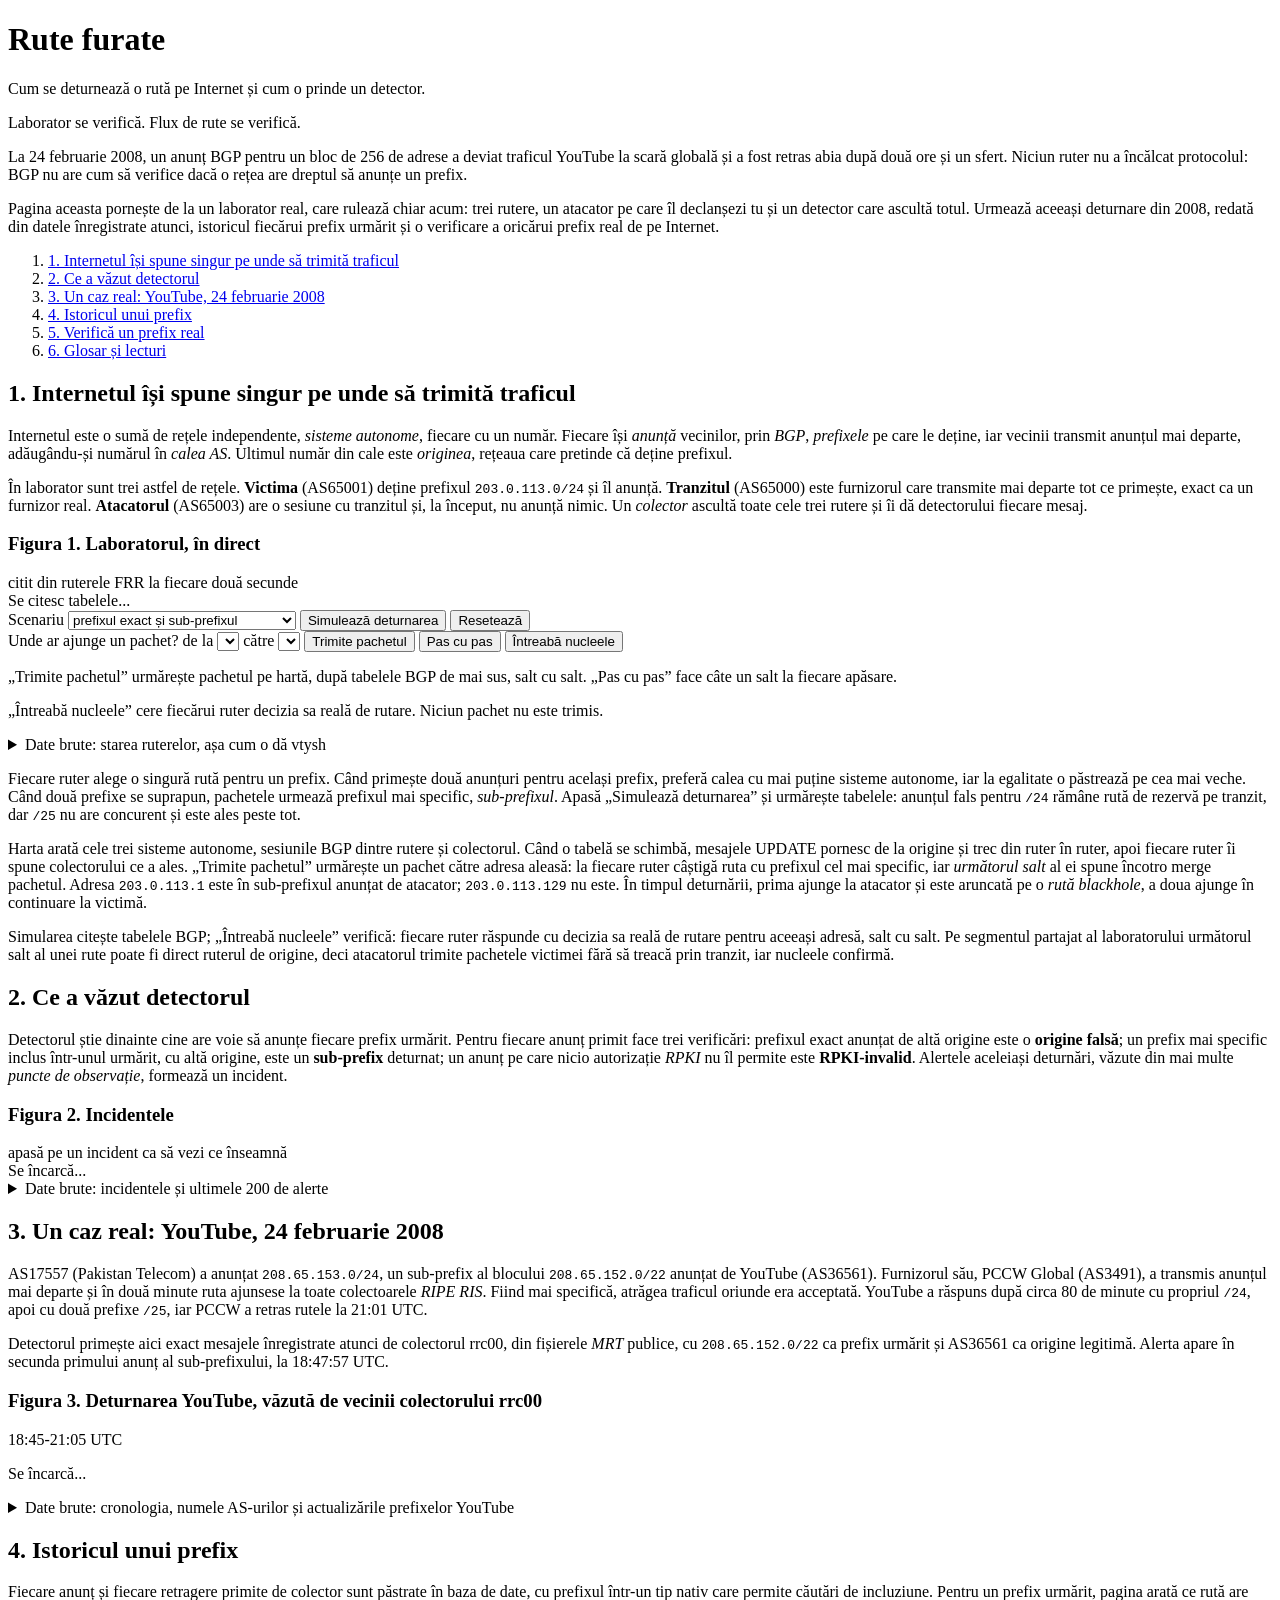
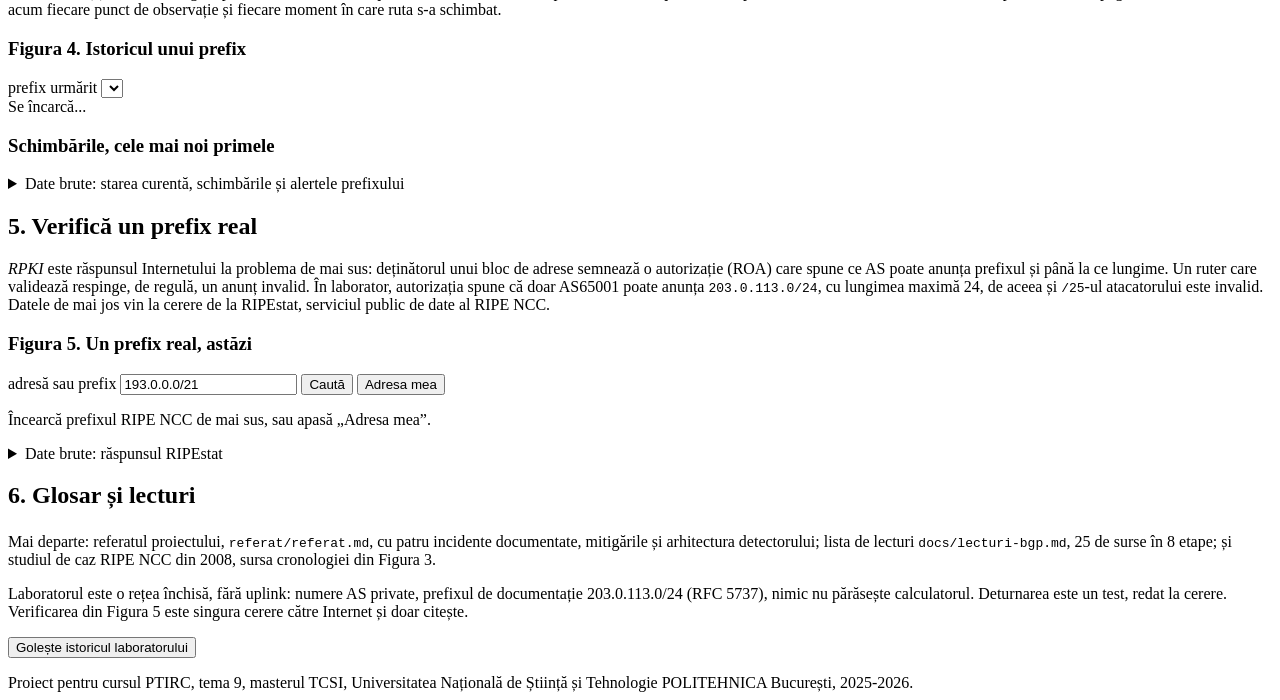
==== commit 8589a70a: "feat(dashboard): the lab as a packet tracer Figure 1 draws the lab as a graph: one box per AS with i" ====
--- a/dashboard/templates/index.html
+++ b/dashboard/templates/index.html
@@ -58,16 +58,22 @@
       <span>Unde ar ajunge un pachet?</span>
       <label>de la <select id="walk-from"></select></label>
       <label>către <select id="walk-to"></select></label>
-      <button id="btn-walk" class="btn">Întreabă nucleele</button>
+      <button id="btn-send" class="btn">Trimite pachetul</button>
+      <button id="btn-step" class="btn outline">Pas cu pas</button>
+      <button id="btn-walk" class="btn outline">Întreabă nucleele</button>
     </div>
-    <div class="frame-body" id="walk-result"><p class="caption">Nucleul fiecărui ruter spune, salt cu salt, ce ar face cu pachetul. Niciun pachet nu este trimis.</p></div>
+    <div class="frame-body results">
+      <div id="sim-result"><p class="caption">„Trimite pachetul” urmărește pachetul pe hartă, după tabelele BGP de mai sus, salt cu salt. „Pas cu pas” face câte un salt la fiecare apăsare.</p></div>
+      <div id="walk-result"><p class="caption">„Întreabă nucleele” cere fiecărui ruter decizia sa reală de rutare. Niciun pachet nu este trimis.</p></div>
+    </div>
     <details class="raw"><summary>Date brute: starea ruterelor, așa cum o dă vtysh</summary><pre id="raw-lab"></pre></details>
   </div>
 </div>
 
 <section class="col">
   <p>Fiecare ruter alege o singură rută pentru un prefix. Când primește două anunțuri pentru același prefix, preferă calea cu mai puține sisteme autonome, iar la egalitate o păstrează pe cea mai veche. Când două prefixe se suprapun, pachetele urmează prefixul mai specific, <dfn class="term" data-term="subprefix" tabindex="0" role="button">sub-prefixul</dfn>. Apasă „Simulează deturnarea” și urmărește tabelele: anunțul fals pentru <code>/24</code> rămâne rută de rezervă pe tranzit, dar <code>/25</code> nu are concurent și este ales peste tot.</p>
-  <p>„Unde ar ajunge un pachet?” nu simulează nimic: întreabă nucleul fiecărui ruter, salt cu salt, ce ar face cu un pachet către adresa aleasă. Adresa <code>203.0.113.1</code> este în sub-prefixul anunțat de atacator; <code>203.0.113.129</code> nu este. În timpul deturnării, prima ajunge la atacator și este aruncată pe o <dfn class="term" data-term="blackhole" tabindex="0" role="button">rută blackhole</dfn>, a doua ajunge în continuare la victimă. Pe segmentul partajat al laboratorului, <dfn class="term" data-term="next_hop" tabindex="0" role="button">următorul salt</dfn> al unei rute poate fi direct ruterul de origine, deci atacatorul trimite pachetele victimei fără să treacă prin tranzit.</p>
+  <p>Harta arată cele trei sisteme autonome, sesiunile BGP dintre rutere și colectorul. Când o tabelă se schimbă, mesajele UPDATE pornesc de la origine și trec din ruter în ruter, apoi fiecare ruter îi spune colectorului ce a ales. „Trimite pachetul” urmărește un pachet către adresa aleasă: la fiecare ruter câștigă ruta cu prefixul cel mai specific, iar <dfn class="term" data-term="next_hop" tabindex="0" role="button">următorul salt</dfn> al ei spune încotro merge pachetul. Adresa <code>203.0.113.1</code> este în sub-prefixul anunțat de atacator; <code>203.0.113.129</code> nu este. În timpul deturnării, prima ajunge la atacator și este aruncată pe o <dfn class="term" data-term="blackhole" tabindex="0" role="button">rută blackhole</dfn>, a doua ajunge în continuare la victimă.</p>
+  <p>Simularea citește tabelele BGP; „Întreabă nucleele” verifică: fiecare ruter răspunde cu decizia sa reală de rutare pentru aceeași adresă, salt cu salt. Pe segmentul partajat al laboratorului următorul salt al unei rute poate fi direct ruterul de origine, deci atacatorul trimite pachetele victimei fără să treacă prin tranzit, iar nucleele confirmă.</p>
 </section>
 
 <section class="col">
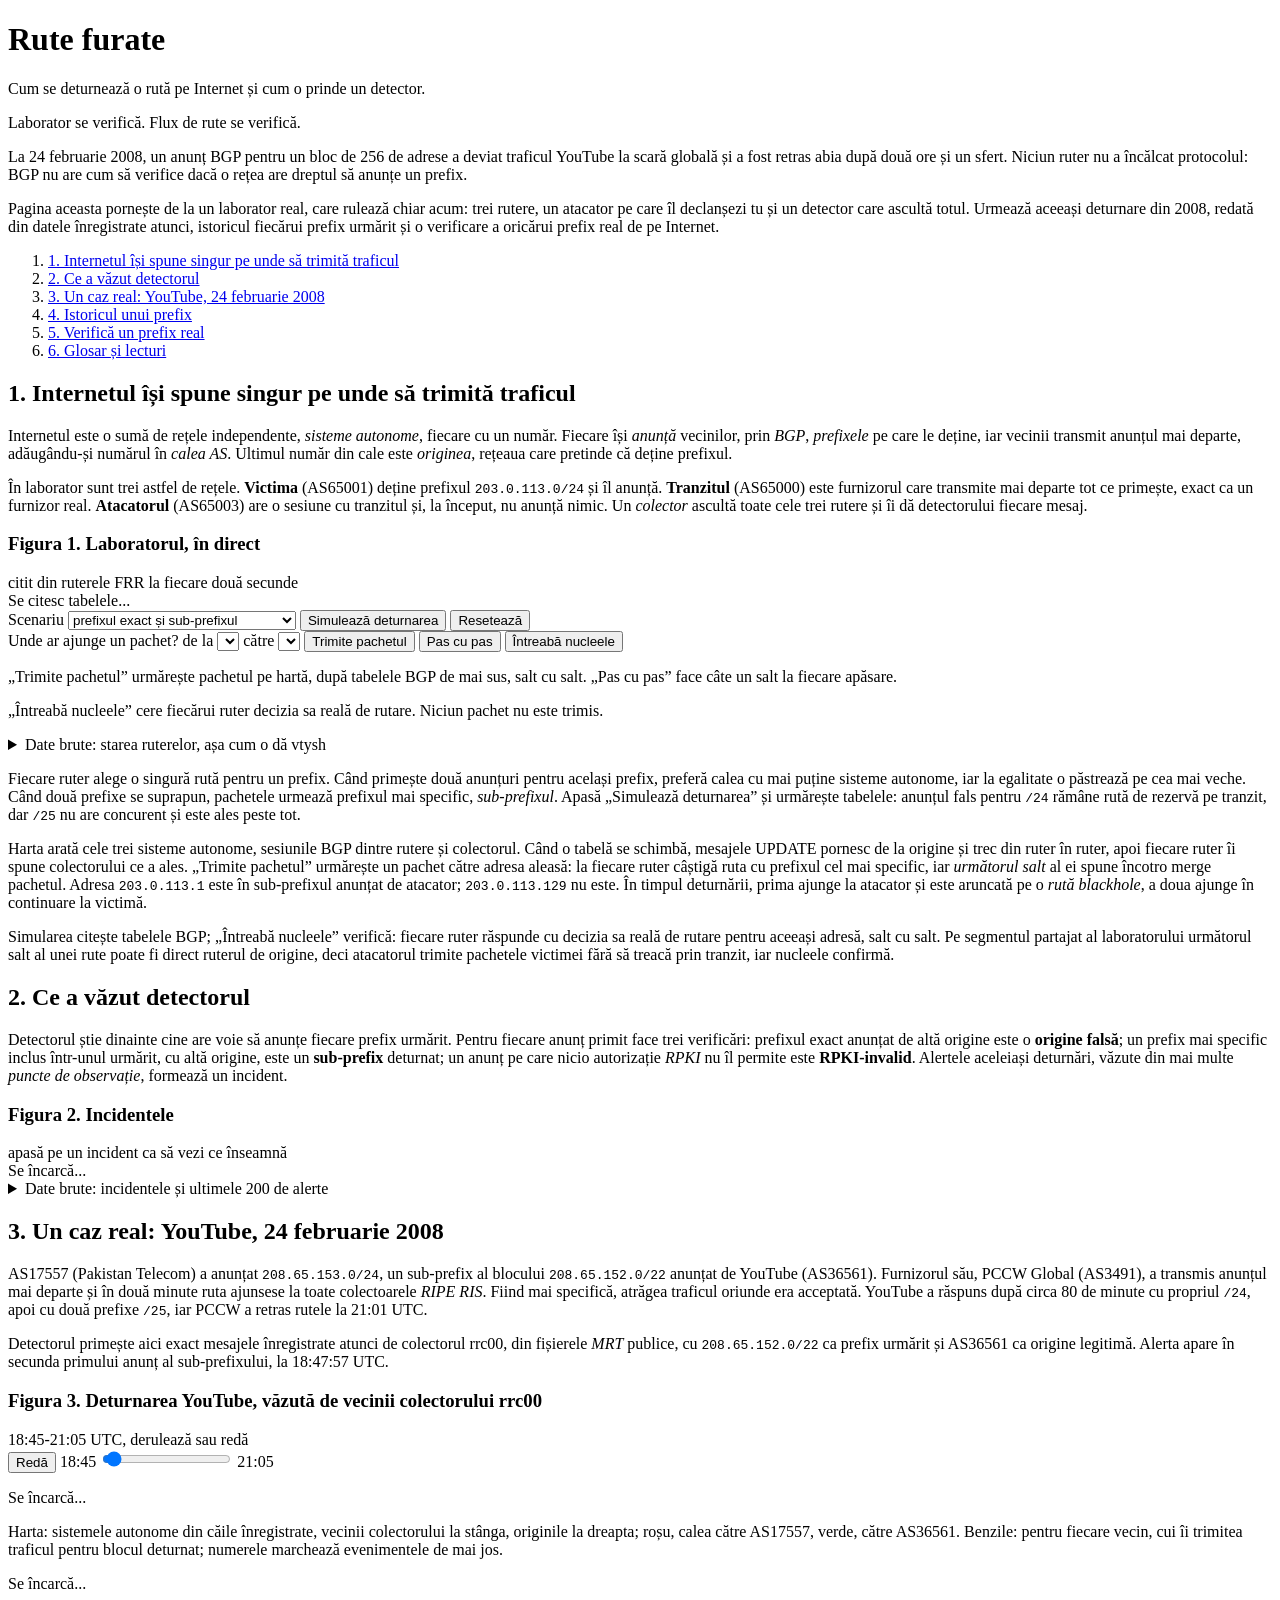
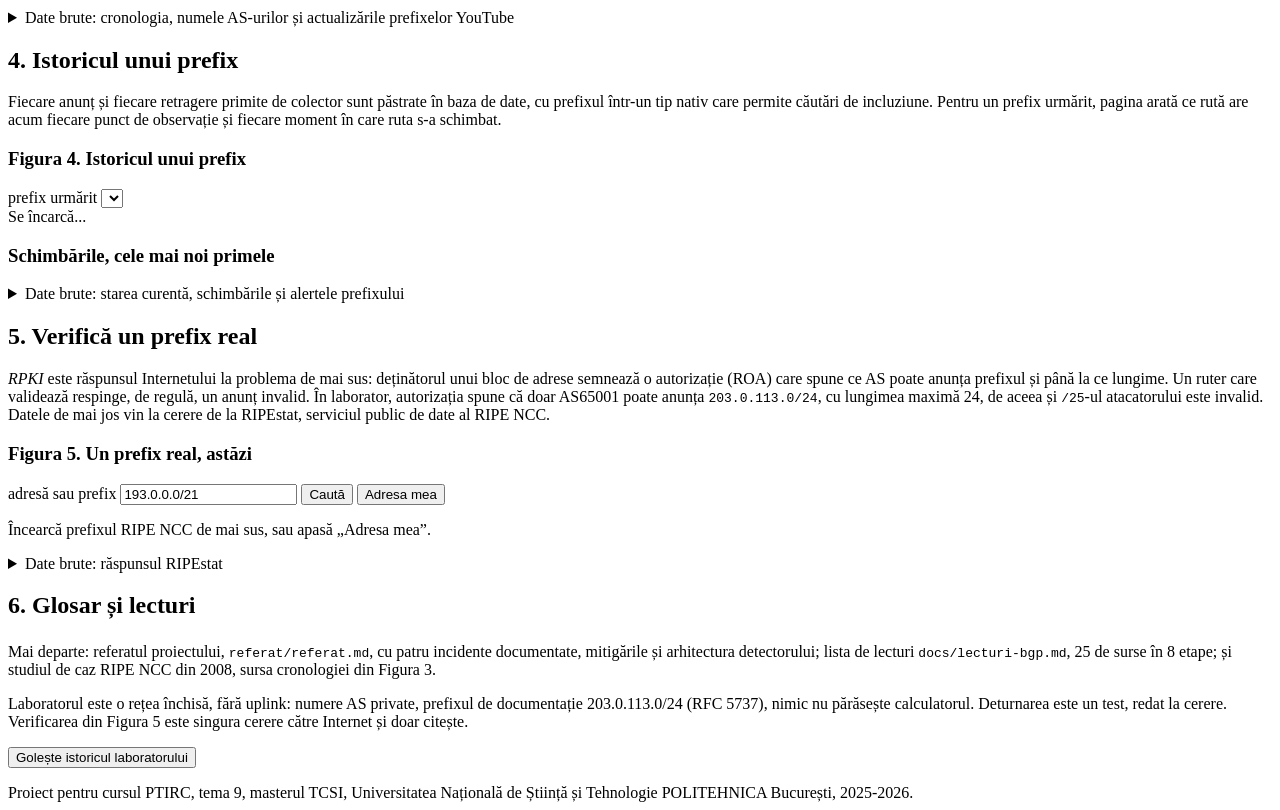
==== commit 7d8f079c: "feat(dashboard): the 2008 incident as a timeline to scrub Figure 3 lays the 36 ASes of the recorded " ====
--- a/dashboard/templates/index.html
+++ b/dashboard/templates/index.html
@@ -97,9 +97,17 @@
 
 <div class="figure" id="fig-2008">
   <div class="frame">
-    <div class="frame-head"><h3>Figura 3. Deturnarea YouTube, văzută de vecinii colectorului rrc00</h3><span class="note">18:45-21:05 UTC</span></div>
-    <div id="timeline"></div>
+    <div class="frame-head"><h3>Figura 3. Deturnarea YouTube, văzută de vecinii colectorului rrc00</h3><span class="note">18:45-21:05 UTC, derulează sau redă</span></div>
+    <div id="asgraph" class="graphbox"></div>
+    <div id="lanes" class="graphbox"></div>
+    <div class="controls">
+      <button id="btn-play" class="btn">Redă</button>
+      <label class="scrub">18:45 <input type="range" id="scrub" min="0" max="8400" step="10" value="240" aria-label="momentul din incident"> 21:05</label>
+      <span id="scrub-time" class="mono"></span>
+    </div>
     <div class="frame-body">
+      <p class="caption" id="scrub-caption">Se încarcă...</p>
+      <p class="caption">Harta: sistemele autonome din căile înregistrate, vecinii colectorului la stânga, originile la dreapta; roșu, calea către AS17557, verde, către AS36561. Benzile: pentru fiecare vecin, cui îi trimitea traficul pentru blocul deturnat; numerele marchează evenimentele de mai jos.</p>
       <ol class="events" id="events"></ol>
       <p class="caption" id="msg-2008">Se încarcă...</p>
     </div>
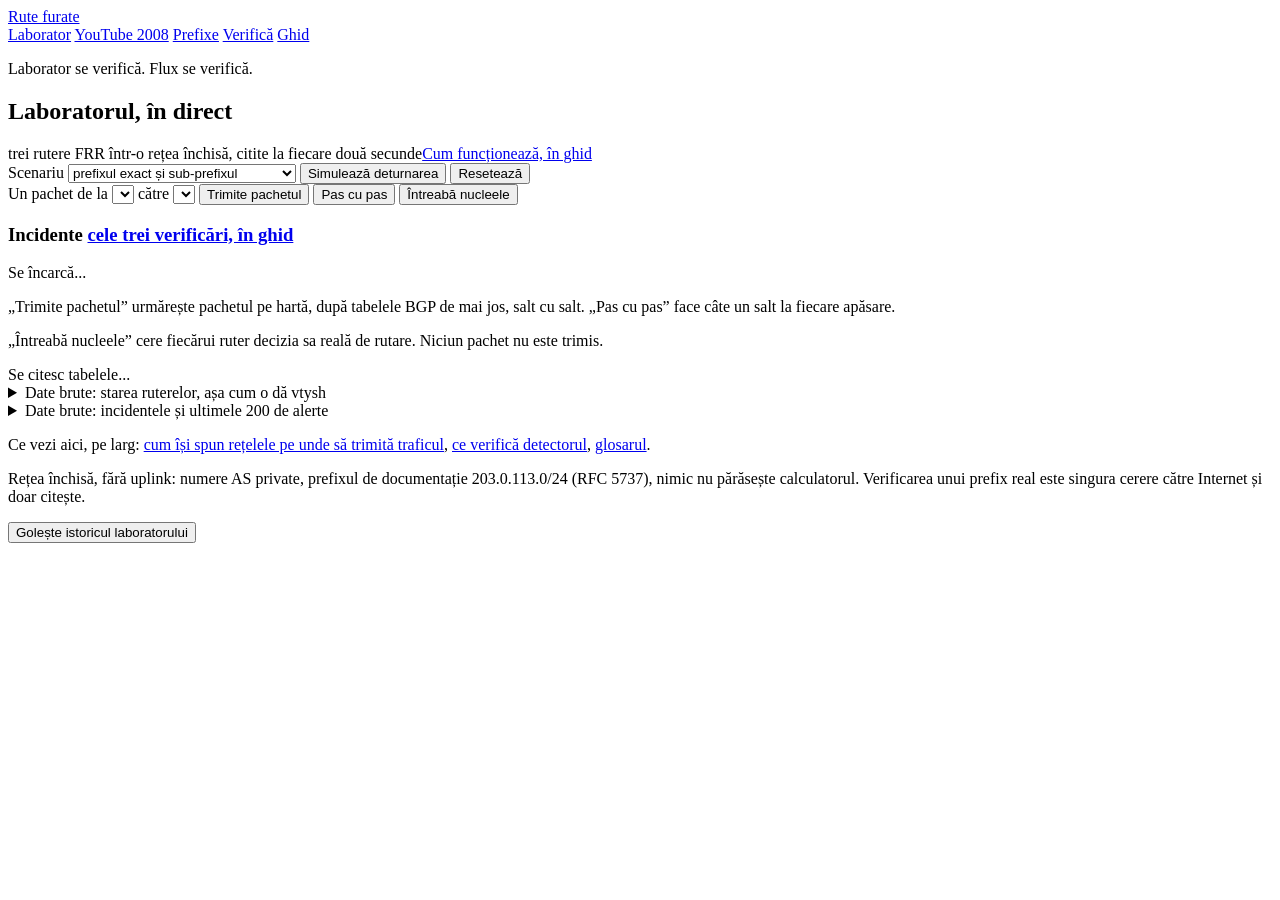
==== commit 7e2f06bf: "feat(dashboard): the application at / and the guide at /ghid The entry point opens with impact and n" ====
--- a/dashboard/templates/index.html
+++ b/dashboard/templates/index.html
@@ -3,169 +3,127 @@
 <head>
 <meta charset="utf-8">
 <meta name="viewport" content="width=device-width, initial-scale=1">
-<title>Rute furate, detector BGP</title>
+<title>Rute furate, laboratorul</title>
 <link rel="icon" href="data:image/svg+xml,%3Csvg xmlns='http://www.w3.org/2000/svg' viewBox='0 0 32 32'%3E%3Crect width='32' height='32' rx='4' fill='%23c0182b'/%3E%3Cpath d='M7 22 L16 10 L25 22' stroke='%23fff' stroke-width='4' fill='none' stroke-linecap='round' stroke-linejoin='round'/%3E%3C/svg%3E">
 <link rel="stylesheet" href="/static/fonts.css">
 <link rel="stylesheet" href="/static/page.css">
+<link rel="stylesheet" href="/static/app.css">
 </head>
-<body>
-<header class="col">
-  <h1>Rute furate</h1>
-  <p class="subtitle">Cum se deturnează o rută pe Internet și cum o prinde un detector.</p>
-  <p class="status"><span id="dot-lab" class="dot"></span>Laborator <span id="lab-state">se verifică</span>. <span id="dot-data" class="dot"></span>Flux de rute <span id="data-state">se verifică</span>. <span id="updated"></span></p>
+<body class="app">
+<header class="topbar">
+  <a class="brand" href="/">Rute furate</a>
+  <nav class="views" aria-label="vederile aplicației">
+    <a href="#lab" data-view="lab">Laborator</a>
+    <a href="#2008" data-view="2008">YouTube 2008</a>
+    <a href="#prefixe" data-view="prefixe">Prefixe</a>
+    <a href="#verifica" data-view="verifica">Verifică</a>
+    <a href="/ghid" class="guide">Ghid</a>
+  </nav>
+  <p class="status"><span id="dot-lab" class="dot"></span>Laborator <span id="lab-state">se verifică</span>. <span id="dot-data" class="dot"></span>Flux <span id="data-state">se verifică</span>. <span id="updated"></span></p>
 </header>
 
-<main>
-<section class="col">
-  <p>La 24 februarie 2008, un anunț BGP pentru un bloc de 256 de adrese a deviat traficul YouTube la scară globală și a fost retras abia după două ore și un sfert. Niciun ruter nu a încălcat protocolul: BGP nu are cum să verifice dacă o rețea are dreptul să anunțe un prefix.</p>
-  <p>Pagina aceasta pornește de la un laborator real, care rulează chiar acum: trei rutere, un atacator pe care îl declanșezi tu și un detector care ascultă totul. Urmează aceeași deturnare din 2008, redată din datele înregistrate atunci, istoricul fiecărui prefix urmărit și o verificare a oricărui prefix real de pe Internet.</p>
-  <ol class="contents">
-    <li><a href="#s1">1. Internetul își spune singur pe unde să trimită traficul</a></li>
-    <li><a href="#s2">2. Ce a văzut detectorul</a></li>
-    <li><a href="#s3">3. Un caz real: YouTube, 24 februarie 2008</a></li>
-    <li><a href="#s4">4. Istoricul unui prefix</a></li>
-    <li><a href="#s5">5. Verifică un prefix real</a></li>
-    <li><a href="#s6">6. Glosar și lecturi</a></li>
-  </ol>
+<main class="workspace">
+<section class="view" id="view-lab">
+  <div class="view-head"><h2>Laboratorul, în direct</h2><span class="note">trei rutere FRR într-o rețea închisă, citite la fiecare două secunde</span><a class="guide-link" href="/ghid#s1">Cum funcționează, în ghid</a></div>
+  <div class="hero">
+    <div class="panel map">
+      <div id="graph"></div>
+      <div class="controls">
+        <label>Scenariu
+          <select id="scenario">
+            <option value="both">prefixul exact și sub-prefixul</option>
+            <option value="exact">doar prefixul exact, 203.0.113.0/24</option>
+            <option value="subprefix">doar sub-prefixul, 203.0.113.0/25</option>
+          </select>
+        </label>
+        <button id="btn-hijack" class="btn red">Simulează deturnarea</button>
+        <button id="btn-reset" class="btn outline">Resetează</button>
+        <span id="action-msg" class="msg"></span>
+      </div>
+      <div class="controls">
+        <span>Un pachet</span>
+        <label>de la <select id="walk-from"></select></label>
+        <label>către <select id="walk-to"></select></label>
+        <button id="btn-send" class="btn">Trimite pachetul</button>
+        <button id="btn-step" class="btn outline">Pas cu pas</button>
+        <button id="btn-walk" class="btn outline">Întreabă nucleele</button>
+      </div>
+    </div>
+    <aside class="panel side">
+      <h3>Incidente <a class="guide-link" href="/ghid#s2">cele trei verificări, în ghid</a></h3>
+      <div id="incidents" class="feed"><div class="empty">Se încarcă...</div></div>
+    </aside>
+  </div>
+  <div class="results">
+    <div id="sim-result"><p class="caption">„Trimite pachetul” urmărește pachetul pe hartă, după tabelele BGP de mai jos, salt cu salt. „Pas cu pas” face câte un salt la fiecare apăsare.</p></div>
+    <div id="walk-result"><p class="caption">„Întreabă nucleele” cere fiecărui ruter decizia sa reală de rutare. Niciun pachet nu este trimis.</p></div>
+  </div>
+  <div class="ribs" id="ribs"><div class="empty">Se citesc tabelele...</div></div>
+  <details class="raw"><summary>Date brute: starea ruterelor, așa cum o dă vtysh</summary><pre id="raw-lab"></pre></details>
+  <details class="raw"><summary>Date brute: incidentele și ultimele 200 de alerte</summary><pre id="raw-incidents"></pre></details>
+  <p class="guide-row">Ce vezi aici, pe larg: <a href="/ghid#s1">cum își spun rețelele pe unde să trimită traficul</a>, <a href="/ghid#s2">ce verifică detectorul</a>, <a href="/ghid#s6">glosarul</a>.</p>
 </section>
 
-<section class="col">
-  <h2 id="s1">1. Internetul își spune singur pe unde să trimită traficul</h2>
-  <p>Internetul este o sumă de rețele independente, <dfn class="term" data-term="as" tabindex="0" role="button">sisteme autonome</dfn>, fiecare cu un număr. Fiecare își <dfn class="term" data-term="announcement" tabindex="0" role="button">anunță</dfn> vecinilor, prin <dfn class="term" data-term="bgp" tabindex="0" role="button">BGP</dfn>, <dfn class="term" data-term="prefix" tabindex="0" role="button">prefixele</dfn> pe care le deține, iar vecinii transmit anunțul mai departe, adăugându-și numărul în <dfn class="term" data-term="as_path" tabindex="0" role="button">calea AS</dfn>. Ultimul număr din cale este <dfn class="term" data-term="origin" tabindex="0" role="button">originea</dfn>, rețeaua care pretinde că deține prefixul.</p>
-  <p>În laborator sunt trei astfel de rețele. <b class="victim">Victima</b> (AS65001) deține prefixul <code>203.0.113.0/24</code> și îl anunță. <b class="transit">Tranzitul</b> (AS65000) este furnizorul care transmite mai departe tot ce primește, exact ca un furnizor real. <b class="attacker">Atacatorul</b> (AS65003) are o sesiune cu tranzitul și, la început, nu anunță nimic. Un <dfn class="term" data-term="collector" tabindex="0" role="button">colector</dfn> ascultă toate cele trei rutere și îi dă detectorului fiecare mesaj.</p>
-</section>
-
-<div class="figure" id="fig-lab">
-  <div class="frame">
-    <div class="frame-head"><h3>Figura 1. Laboratorul, în direct</h3><span class="note">citit din ruterele FRR la fiecare două secunde</span></div>
-    <div id="graph"></div>
-    <div class="frame-body tight">
-      <div class="ribs" id="ribs"><div class="empty">Se citesc tabelele...</div></div>
-    </div>
-    <div class="controls">
-      <label>Scenariu
-        <select id="scenario">
-          <option value="both">prefixul exact și sub-prefixul</option>
-          <option value="exact">doar prefixul exact, 203.0.113.0/24</option>
-          <option value="subprefix">doar sub-prefixul, 203.0.113.0/25</option>
-        </select>
-      </label>
-      <button id="btn-hijack" class="btn red">Simulează deturnarea</button>
-      <button id="btn-reset" class="btn outline">Resetează</button>
-      <span id="action-msg" class="msg"></span>
-    </div>
-    <div class="controls">
-      <span>Unde ar ajunge un pachet?</span>
-      <label>de la <select id="walk-from"></select></label>
-      <label>către <select id="walk-to"></select></label>
-      <button id="btn-send" class="btn">Trimite pachetul</button>
-      <button id="btn-step" class="btn outline">Pas cu pas</button>
-      <button id="btn-walk" class="btn outline">Întreabă nucleele</button>
-    </div>
-    <div class="frame-body results">
-      <div id="sim-result"><p class="caption">„Trimite pachetul” urmărește pachetul pe hartă, după tabelele BGP de mai sus, salt cu salt. „Pas cu pas” face câte un salt la fiecare apăsare.</p></div>
-      <div id="walk-result"><p class="caption">„Întreabă nucleele” cere fiecărui ruter decizia sa reală de rutare. Niciun pachet nu este trimis.</p></div>
-    </div>
-    <details class="raw"><summary>Date brute: starea ruterelor, așa cum o dă vtysh</summary><pre id="raw-lab"></pre></details>
-  </div>
-</div>
-
-<section class="col">
-  <p>Fiecare ruter alege o singură rută pentru un prefix. Când primește două anunțuri pentru același prefix, preferă calea cu mai puține sisteme autonome, iar la egalitate o păstrează pe cea mai veche. Când două prefixe se suprapun, pachetele urmează prefixul mai specific, <dfn class="term" data-term="subprefix" tabindex="0" role="button">sub-prefixul</dfn>. Apasă „Simulează deturnarea” și urmărește tabelele: anunțul fals pentru <code>/24</code> rămâne rută de rezervă pe tranzit, dar <code>/25</code> nu are concurent și este ales peste tot.</p>
-  <p>Harta arată cele trei sisteme autonome, sesiunile BGP dintre rutere și colectorul. Când o tabelă se schimbă, mesajele UPDATE pornesc de la origine și trec din ruter în ruter, apoi fiecare ruter îi spune colectorului ce a ales. „Trimite pachetul” urmărește un pachet către adresa aleasă: la fiecare ruter câștigă ruta cu prefixul cel mai specific, iar <dfn class="term" data-term="next_hop" tabindex="0" role="button">următorul salt</dfn> al ei spune încotro merge pachetul. Adresa <code>203.0.113.1</code> este în sub-prefixul anunțat de atacator; <code>203.0.113.129</code> nu este. În timpul deturnării, prima ajunge la atacator și este aruncată pe o <dfn class="term" data-term="blackhole" tabindex="0" role="button">rută blackhole</dfn>, a doua ajunge în continuare la victimă.</p>
-  <p>Simularea citește tabelele BGP; „Întreabă nucleele” verifică: fiecare ruter răspunde cu decizia sa reală de rutare pentru aceeași adresă, salt cu salt. Pe segmentul partajat al laboratorului următorul salt al unei rute poate fi direct ruterul de origine, deci atacatorul trimite pachetele victimei fără să treacă prin tranzit, iar nucleele confirmă.</p>
-</section>
-
-<section class="col">
-  <h2 id="s2">2. Ce a văzut detectorul</h2>
-  <p>Detectorul știe dinainte cine are voie să anunțe fiecare prefix urmărit. Pentru fiecare anunț primit face trei verificări: prefixul exact anunțat de altă origine este o <b>origine falsă</b>; un prefix mai specific inclus într-unul urmărit, cu altă origine, este un <b>sub-prefix</b> deturnat; un anunț pe care nicio autorizație <dfn class="term" data-term="rpki" tabindex="0" role="button">RPKI</dfn> nu îl permite este <b>RPKI-invalid</b>. Alertele aceleiași deturnări, văzute din mai multe <dfn class="term" data-term="vantage" tabindex="0" role="button">puncte de observație</dfn>, formează un incident.</p>
-</section>
-
-<div class="figure" id="fig-incidents">
-  <div class="frame">
-    <div class="frame-head"><h3>Figura 2. Incidentele</h3><span class="note">apasă pe un incident ca să vezi ce înseamnă</span></div>
-    <div class="frame-body tight" id="incidents"><div class="empty">Se încarcă...</div></div>
-    <details class="raw"><summary>Date brute: incidentele și ultimele 200 de alerte</summary><pre id="raw-incidents"></pre></details>
-  </div>
-</div>
-
-<section class="col">
-  <h2 id="s3">3. Un caz real: YouTube, 24 februarie 2008</h2>
-  <p>AS17557 (Pakistan Telecom) a anunțat <code>208.65.153.0/24</code>, un sub-prefix al blocului <code>208.65.152.0/22</code> anunțat de YouTube (AS36561). Furnizorul său, PCCW Global (AS3491), a transmis anunțul mai departe și în două minute ruta ajunsese la toate colectoarele <dfn class="term" data-term="ris" tabindex="0" role="button">RIPE RIS</dfn>. Fiind mai specifică, atrăgea traficul oriunde era acceptată. YouTube a răspuns după circa 80 de minute cu propriul <code>/24</code>, apoi cu două prefixe <code>/25</code>, iar PCCW a retras rutele la 21:01 UTC.</p>
-  <p>Detectorul primește aici exact mesajele înregistrate atunci de colectorul rrc00, din fișierele <dfn class="term" data-term="mrt" tabindex="0" role="button">MRT</dfn> publice, cu <code>208.65.152.0/22</code> ca prefix urmărit și AS36561 ca origine legitimă. Alerta apare în secunda primului anunț al sub-prefixului, la 18:47:57 UTC.</p>
-</section>
-
-<div class="figure" id="fig-2008">
-  <div class="frame">
-    <div class="frame-head"><h3>Figura 3. Deturnarea YouTube, văzută de vecinii colectorului rrc00</h3><span class="note">18:45-21:05 UTC, derulează sau redă</span></div>
-    <div id="asgraph" class="graphbox"></div>
+<section class="view" id="view-2008" hidden>
+  <div class="view-head"><h2>YouTube, 24 februarie 2008</h2><span class="note">actualizările reale ale colectorului RIPE RIS rrc00, 18:45-21:05 UTC</span><a class="guide-link" href="/ghid#s3">Povestea, în ghid</a></div>
+  <div class="panel">
     <div id="lanes" class="graphbox"></div>
     <div class="controls">
       <button id="btn-play" class="btn">Redă</button>
       <label class="scrub">18:45 <input type="range" id="scrub" min="0" max="8400" step="10" value="240" aria-label="momentul din incident"> 21:05</label>
       <span id="scrub-time" class="mono"></span>
     </div>
-    <div class="frame-body">
-      <p class="caption" id="scrub-caption">Se încarcă...</p>
-      <p class="caption">Harta: sistemele autonome din căile înregistrate, vecinii colectorului la stânga, originile la dreapta; roșu, calea către AS17557, verde, către AS36561. Benzile: pentru fiecare vecin, cui îi trimitea traficul pentru blocul deturnat; numerele marchează evenimentele de mai jos.</p>
-      <ol class="events" id="events"></ol>
-      <p class="caption" id="msg-2008">Se încarcă...</p>
-    </div>
-    <div class="frame-body tight scroll-x" id="peers-2008"></div>
-    <details class="raw">
-      <summary>Date brute: cronologia, numele AS-urilor și actualizările prefixelor YouTube</summary>
-      <pre id="raw-2008"></pre>
-      <div class="drawer-actions"><button id="btn-reload" class="btn outline small">Reîncarcă incidentul din fișiere</button><span class="msg">Șterge și rescrie rândurile incidentului; laboratorul nu este atins.</span></div>
-    </details>
+    <div class="body"><p class="caption" id="scrub-caption">Se încarcă...</p></div>
   </div>
-</div>
-
-<section class="col">
-  <h2 id="s4">4. Istoricul unui prefix</h2>
-  <p>Fiecare anunț și fiecare retragere primite de colector sunt păstrate în baza de date, cu prefixul într-un tip nativ care permite căutări de incluziune. Pentru un prefix urmărit, pagina arată ce rută are acum fiecare punct de observație și fiecare moment în care ruta s-a schimbat.</p>
+  <div class="panel">
+    <h3>Căile din înregistrare <span class="note">vecinii colectorului la stânga, originile la dreapta; roșu către AS17557, verde către AS36561</span></h3>
+    <div id="asgraph" class="graphbox"></div>
+  </div>
+  <div class="panel">
+    <h3>Evenimentele documentate de RIPE NCC</h3>
+    <ol class="events" id="events"></ol>
+    <div class="body"><p class="caption" id="msg-2008">Se încarcă...</p></div>
+  </div>
+  <div class="panel">
+    <h3>Prima observare a sub-prefixului deturnat, la fiecare vecin</h3>
+    <div class="scroll-x" id="peers-2008"></div>
+  </div>
+  <details class="raw">
+    <summary>Date brute: cronologia, numele AS-urilor și actualizările prefixelor YouTube</summary>
+    <pre id="raw-2008"></pre>
+    <div class="drawer-actions"><button id="btn-reload" class="btn outline small">Reîncarcă incidentul din fișiere</button><span class="msg">Șterge și rescrie rândurile incidentului; laboratorul nu este atins.</span></div>
+  </details>
 </section>
 
-<div class="figure" id="fig-prefix">
-  <div class="frame">
-    <div class="frame-head"><h3>Figura 4. Istoricul unui prefix</h3><label>prefix urmărit <select id="prefix-select"></select></label></div>
-    <div class="frame-body lookup-result" id="prefix-head">Se încarcă...</div>
-    <div class="frame-body tight scroll-x" id="prefix-current"></div>
-    <div class="frame-head"><h3>Schimbările, cele mai noi primele</h3></div>
-    <div class="frame-body tight scroll-x" id="prefix-changes"></div>
-    <details class="raw"><summary>Date brute: starea curentă, schimbările și alertele prefixului</summary><pre id="raw-prefix"></pre></details>
-  </div>
-</div>
-
-<section class="col">
-  <h2 id="s5">5. Verifică un prefix real</h2>
-  <p><dfn class="term" data-term="rpki" tabindex="0" role="button">RPKI</dfn> este răspunsul Internetului la problema de mai sus: deținătorul unui bloc de adrese semnează o autorizație (ROA) care spune ce AS poate anunța prefixul și până la ce lungime. Un ruter care validează respinge, de regulă, un anunț invalid. În laborator, autorizația spune că doar AS65001 poate anunța <code>203.0.113.0/24</code>, cu lungimea maximă 24, de aceea și <code>/25</code>-ul atacatorului este invalid. Datele de mai jos vin la cerere de la RIPEstat, serviciul public de date al RIPE NCC.</p>
+<section class="view" id="view-prefixe" hidden>
+  <div class="view-head"><h2>Istoricul unui prefix</h2><label>prefix urmărit <select id="prefix-select"></select></label><a class="guide-link" href="/ghid#s4">Ce se păstrează, în ghid</a></div>
+  <div class="panel"><div class="body lookup-result" id="prefix-head">Se încarcă...</div></div>
+  <div class="panel"><h3>Ruta curentă la fiecare punct de observație</h3><div class="scroll-x" id="prefix-current"></div></div>
+  <div class="panel"><h3>Schimbările, cele mai noi primele</h3><div class="scroll-x" id="prefix-changes"></div></div>
+  <details class="raw"><summary>Date brute: starea curentă, schimbările și alertele prefixului</summary><pre id="raw-prefix"></pre></details>
 </section>
 
-<div class="figure" id="fig-lookup">
-  <div class="frame">
-    <div class="frame-head"><h3>Figura 5. Un prefix real, astăzi</h3></div>
+<section class="view" id="view-verifica" hidden>
+  <div class="view-head"><h2>Un prefix real, astăzi</h2><span class="note">de la RIPEstat, serviciul public de date al RIPE NCC</span><a class="guide-link" href="/ghid#s5">RPKI, în ghid</a></div>
+  <div class="panel">
     <form class="controls" id="lookup-form">
       <label>adresă sau prefix <input type="text" id="lookup-input" value="193.0.0.0/21" spellcheck="false" autocomplete="off"></label>
       <button type="submit" id="btn-lookup" class="btn">Caută</button>
       <button type="button" id="btn-self" class="btn outline">Adresa mea</button>
       <span id="lookup-msg" class="msg"></span>
     </form>
-    <div class="frame-body lookup-result" id="lookup-result"><p class="caption">Încearcă prefixul RIPE NCC de mai sus, sau apasă „Adresa mea”.</p></div>
-    <details class="raw"><summary>Date brute: răspunsul RIPEstat</summary><pre id="raw-lookup"></pre></details>
+    <div class="body lookup-result" id="lookup-result"><p class="caption">Încearcă prefixul RIPE NCC de mai sus, sau apasă „Adresa mea”.</p></div>
   </div>
-</div>
-
-<section class="col">
-  <h2 id="s6">6. Glosar și lecturi</h2>
-  <dl class="glossary" id="glossary"></dl>
-  <p style="margin-top: 24px">Mai departe: referatul proiectului, <code>referat/referat.md</code>, cu patru incidente documentate, mitigările și arhitectura detectorului; lista de lecturi <code>docs/lecturi-bgp.md</code>, 25 de surse în 8 etape; și studiul de caz RIPE NCC din 2008, sursa cronologiei din Figura 3.</p>
-  <p>Laboratorul este o rețea închisă, fără uplink: numere AS private, prefixul de documentație 203.0.113.0/24 (RFC 5737), nimic nu părăsește calculatorul. Deturnarea este un test, redat la cerere. Verificarea din Figura 5 este singura cerere către Internet și doar citește.</p>
-  <p><button id="btn-clear" class="btn outline red small">Golește istoricul laboratorului</button> <span id="clear-msg" class="msg"></span></p>
+  <details class="raw"><summary>Date brute: răspunsul RIPEstat</summary><pre id="raw-lookup"></pre></details>
 </section>
 </main>
 
-<footer class="col">Proiect pentru cursul PTIRC, tema 9, masterul TCSI, Universitatea Națională de Știință și Tehnologie POLITEHNICA București, 2025-2026.</footer>
+<footer class="appfoot">
+  <p>Rețea închisă, fără uplink: numere AS private, prefixul de documentație 203.0.113.0/24 (RFC 5737), nimic nu părăsește calculatorul. Verificarea unui prefix real este singura cerere către Internet și doar citește.</p>
+  <p><button id="btn-clear" class="btn outline red small">Golește istoricul laboratorului</button> <span id="clear-msg" class="msg"></span></p>
+</footer>
 
 <script type="module" src="/static/main.js"></script>
+<script type="module" src="/static/app.js"></script>
 </body>
 </html>
